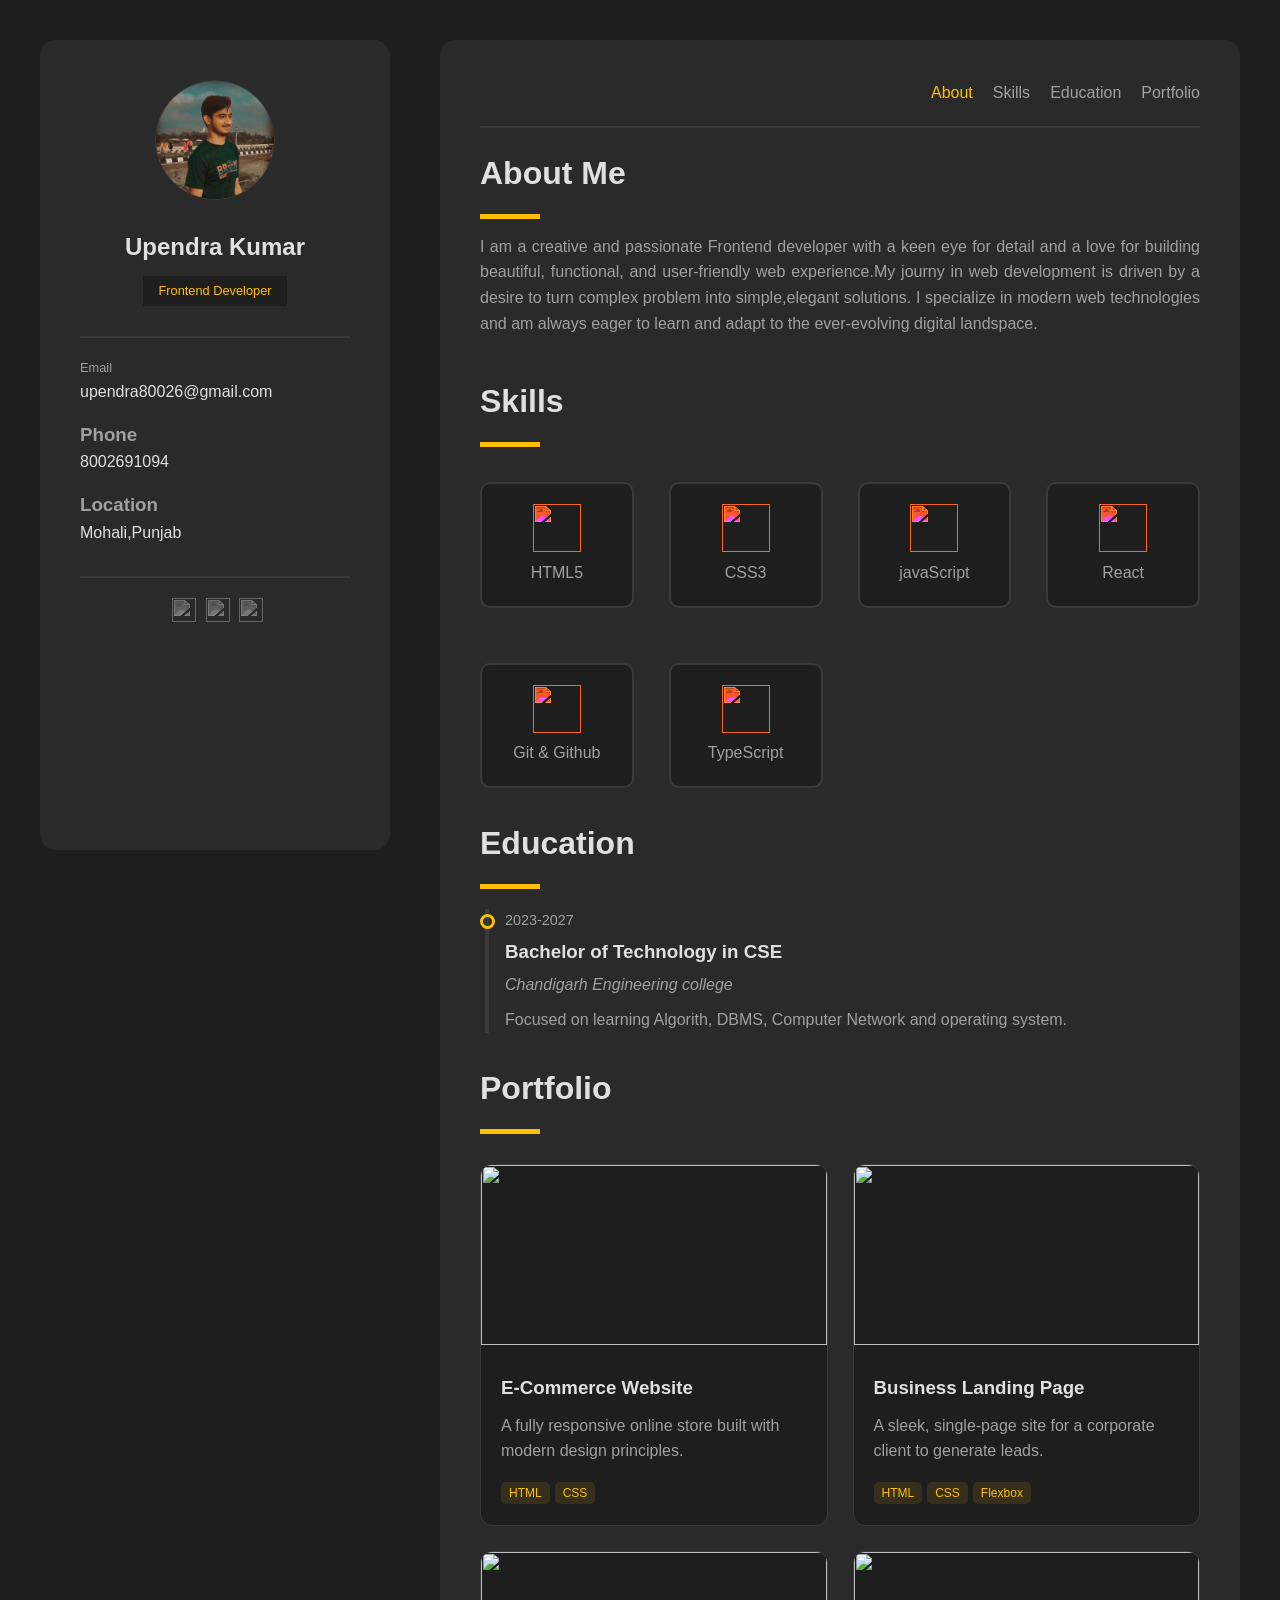
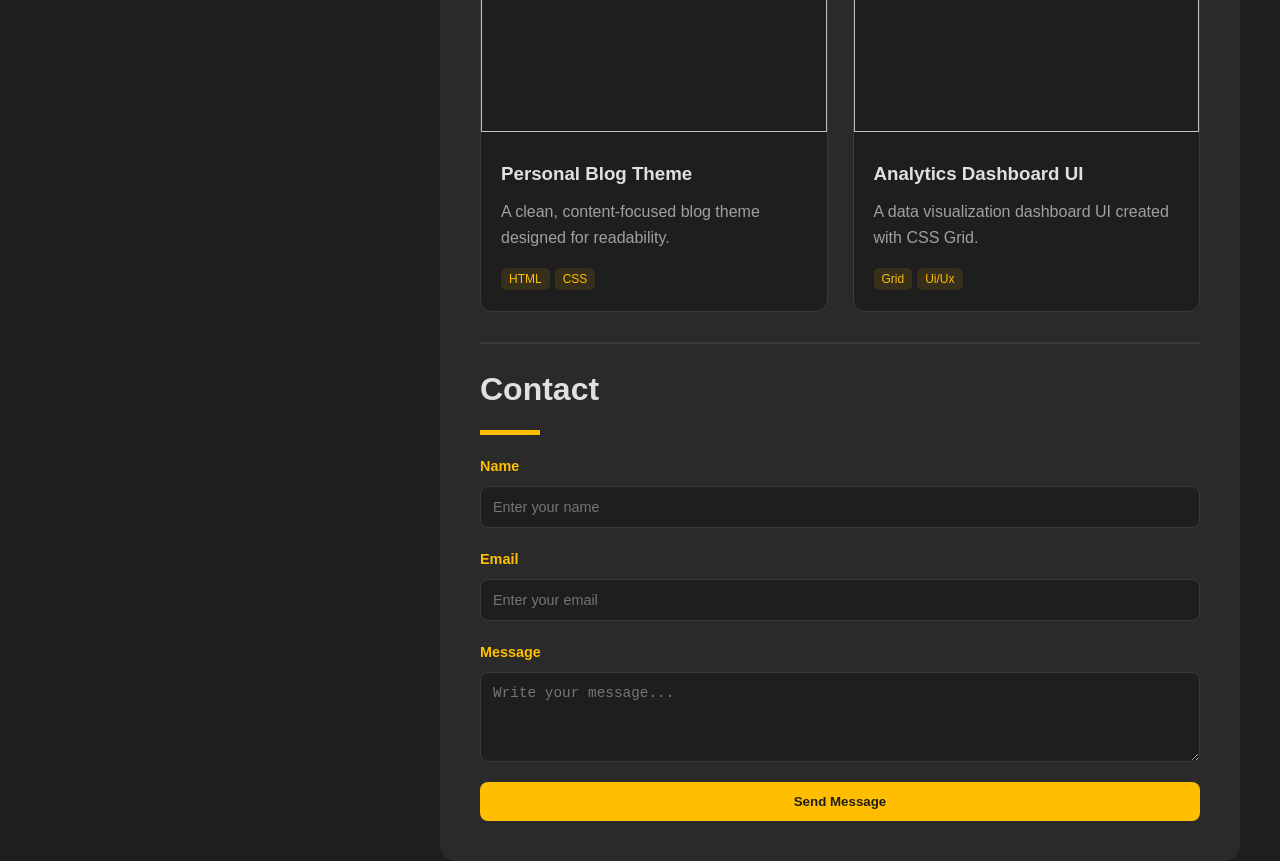
==== index.html @ 6cae575e "initial commit" ====
<!Doctype html>
<html lang="">
    <head>
        <meta charcter="UTF-8">
        <meta name="viewport" content="width=device-width, intitial-scale=1.0">
        <title>Profile portfolio</title>
        <link rel="stylesheet" href="./style.css">
    </head>
    <body>
        <div class="main-container">
            <!-- sidebar-->
            <div class="sidebar">
              <!--profile-->
              <div class="profile">
                <img src="upendra.png" alt="">
                <h2> Upendra Kumar</h2>
                <p> Frontend Developer</p>
              </div>
              <!--contact-->
              <div class="contact">
              <div class="email">
                <h3 class="label">Email</h3>
                <a href="mailto:upendra80026@gmail.com" class="value">upendra80026@gmail.com</a>
              </div>
              <div class="phone">
                <h3 class="lable">Phone</h3>
                <a href="tel:8002691094" class="value">8002691094</a>
              </div>
              <div class="location">
                <h3 class="lable">Location</h3>
                <p class="value">Mohali,Punjab</p>
              </div>
              </div>
              <!--social-->
              <div class="social">
                <a href="https://x.com/Upendra11766299"><img src="https://simpleicons.org/icons/x.svg" alt=""></a>
                <a href="https://github.com/upendra80026"><img src="https://simpleicons.org/icons/github.svg" alt=""></a>
                <a href="https://www.linkedin.com/in/upendra-kumar27?lipi=urn%3Ali%3Apage%3Ad_flagship3_profile_view_base_contact_details%3BlMQ7uAxbRnuXTdlWk1BMHQ%3D%3D"><img src="https://www.svgrepo.com/show/144030/linkedin-square-logo.svg" alt=""></a>
              </div>
            </div>
            <!--main-content-->
            <div class="main-content">
              <!--navigation-->
              <div id="navigation">
                <nav>
                  <a href="#about" class="active">About</a>
                  <a href="#skill">Skills</a>
                  <a href="#education">Education</a>
                  <a href="#portfolio">Portfolio</a>
                </nav>
              </div>
              <!--about me-->
              <div id="about">
                <h2 class="heading">About Me</h2>
                <div class="line"></div>
                <p class="content">I am a creative and passionate Frontend developer with a keen eye for detail and a love for building beautiful, functional, and user-friendly web experience.My journy in web development is driven by a desire to turn complex problem into simple,elegant solutions. I specialize in modern 
                  web technologies and am always eager to learn and adapt to the ever-evolving digital landspace.</p>
              </div>
              <!--skills-->
              <div id="skill">
                <h2 class="heading">Skills</h2>
                <div class="line"></div>
                <div class="grid-container">
                  <div class="item">
                    <img src="https://simpleicons.org/icons/html5.svg" alt="">
                    <h3>HTML5</h3>
                  </div>
                   <div class="item">
                    <img src="https://simpleicons.org/icons/css.svg" alt="">
                    <h3>CSS3</h3>
                  </div>
                   <div class="item">
                    <img src="https://simpleicons.org/icons/javascript.svg" alt="">
                    <h3>javaScript</h3>
                  </div>
                   <div class="item">
                    <img src="https://simpleicons.org/icons/react.svg" alt="">
                    <h3>React</h3>
                  </div>
                   <div class="item">
                    <img src="https://simpleicons.org/icons/git.svg" alt="">
                    <h3>Git & Github</h3>
                  </div>
                   <div class="item">
                    <img src="https://simpleicons.org/icons/typescript.svg" alt="">
                    <h3>TypeScript</h3>
                  </div>
                </div>
              </div>
              <!--Education-->
              <div id="education">
                <h2 class="heading">Education</h2>
                <div class="line"></div>
                <div class="edtech">
                <div class="edfirst">
                  <div class="year">2023-2027</div>
                  <h3 class="degree">Bachelor of Technology in CSE</h3>
                  <p class="college">Chandigarh Engineering college</p>
                  <p class="work">Focused on learning Algorith, DBMS, Computer Network and operating system.</p>
                  <div class="goal"></div>
                </div>

                <div class="liner"></div>
                </div>
              </div>

              <!--portfolio-->
              <div id="portfolio">
                <h2 class="heading">Portfolio</h2>
                <div class="line"></div>

              <div class="project-container">
                    <div class="project">
                        <img src="https://images.unsplash.com/photo-1517694712202-14dd9538aa97?crop=entropy&cs=tinysrgb&fit=max&fm=jpg&ixid=MnwzNjUyOXwwfDF8c2VhcmNofDN8fGNvZGluZ3xlbnwwfHx8fDE2NTg0MjU5NjM&ixlib=rb-1.2.1&q=80&w=400" alt="">
                        <div class="card">
                            <h3>E-Commerce Website</h3>
                            <p>A fully responsive online store built with modern design principles.</p>
                            <span>HTML</span><span>CSS</span>
                        </div>
                    </div>
                    <div class="project">
                        <img src="https://images.unsplash.com/photo-1542744095-291d1f67b221?crop=entropy&cs=tinysrgb&fit=max&fm=jpg&ixid=MnwzNjUyOXwwfDF8c2VhcmNofDEyfHx3ZWJzaXRlJTIwZGVzaWdufGVufDB8fHx8MTY1ODQyNTk5OQ&ixlib=rb-1.2.1&q=80&w=400" alt="">
                        <div class="card">
                            <h3>Business Landing Page</h3>
                            <p>A sleek, single-page site for a corporate client to generate leads.</p>
                            <span>HTML</span><span>CSS</span><span>Flexbox</span>
                        </div>
                    </div>
                    <div class="project">
                        <img src="https://images.unsplash.com/photo-1509343256512-d77a5cb3791b?crop=entropy&cs=tinysrgb&fit=max&fm=jpg&ixid=MnwzNjUyOXwwfDF8c2VhcmNofDE4fHxwb3J0Zm9saW98ZW58MHx8fHwxNjU4NDI2MDUx&ixlib=rb-1.2.1&q=80&w=400" alt="">
                        <div class="card">
                            <h3>Personal Blog Theme</h3>
                            <p>A clean, content-focused blog theme designed for readability.</p>
                            <span>HTML</span><span>CSS</span>
                        </div>
                    </div>
                    <div class="project">
                        <img src="https://images.unsplash.com/photo-1551288049-bebda4e38f71?crop=entropy&cs=tinysrgb&fit=max&fm=jpg&ixid=MnwzNjUyOXwwfDF8c2VhcmNofDF8fGRhc2hib2FyZHxlbnwwfHx8fDE2NTg0MjYwMjM&ixlib=rb-1.2.1&q=80&w=400" alt="">
                        <div class="card">
                            <h3>Analytics Dashboard UI</h3>
                            <p>A data visualization dashboard UI created with CSS Grid.</p>
                            <span>Grid</span><span>Ui/Ux</span>
                        </div>
                    </div>
              </div>
            </div>
            <!--contact-->
<div class="contact">
  <h2 class="heading">Contact</h2>
  <div class="line"></div>
  
  <form class="contact-form">
    <div class="form-group">
      <label for="name">Name</label>
      <input type="text" id="name" name="name" placeholder="Enter your name" required>
    </div>

    <div class="form-group">
      <label for="email">Email</label>
      <input type="email" id="email" name="email" placeholder="Enter your email" required>
    </div>

    <div class="form-group">
      <label for="message">Message</label>
      <textarea id="message" name="message" rows="4" placeholder="Write your message..." required></textarea>
    </div>

    <button type="submit" class="btn">Send Message</button>
  </form>
</div>

  </div>
</div>

      </div>
    </div>
  </div>
        </div>
    </body>
</html>
---- style.css ----
*{
    padding: 0;
    margin: 0;
    box-sizing: border-box;
}

body{
    background-color: #1e1e1e;
    font-family: sans-serif;
    color: #a0a0a0;
    line-height: 1.6;
}

.main-container{
    display: grid;
    max-width: 1200px;
    grid-template-columns: 350px 1fr;
    gap: 50px;
    padding-top: 40px;
    margin: auto;
}

.sidebar{
    height: 90vh;
    background-color: #2a2a2a;
    border-radius: 16px;
    padding: 40px;
}
.main-content{
    
    background-color:#2a2a2a;
    border-radius: 16px;
    padding: 40px;
    

}
/* profile section */
.profile{
    text-align: center;
}

.profile img{
    height: 120px;
    width: 120px;
    border-radius: 50%;
    border: 1px solid #3a3a3a;
}
.profile h2{
    font-size: 1.5rem;
    font-weight: 700;
    margin-top: 20px;
    color: #e0e0e0;
    
    
}

.profile p{
    background-color: #1e1e1e;
    padding: 5px 15px;
    color: #ffBF00;
    border: 1px solid solid #3a3a3a;
    font-size: 0.8rem;
    border-radius:8 px ;
    display: inline-block;
    margin-top: 10px;
    
}
/* contact information */

.contact{
    margin-top: 30px;
    border-top: 2px solid #3a3a3a;
    padding-top:20px;
}
.label{
    font-weight: 500;
    font-size: 0.8rem;
    color: #a0a0a0;
}
.value{
    color: #e0e0e0;
    text-decoration: none;
}
.email,.phone{
    margin-bottom: 15px;
}
/* social media */

.social{
    margin-top: 30px;
    border-top: 2px solid #3a3a3a;
    padding-top:20px;
    text-align: center;
}

.social img{
    height: 24px;
    width: 24px;
    margin-left: 5px;
    filter: grayscale(1) invert(0.7);
    transition: filter 0.3s ease;
}

.social img:hover{
    filter: grayscale(0) invert(0);
}

/* main content */

/* navigation ko */

#navigation{
    border-bottom: 2px solid #3a3a3a;
    margin-bottom: 20px;
    padding-bottom: 20px;

}

nav{
    display: flex;
    justify-content: flex-end;
    gap: 20px;
    
}

nav a{
    text-decoration: none;
    color: #a0a0a0;
    font-weight: 500;
    transition: color 0.3s ease;
    
}
.active, nav a:hover{
    color: #ffBF00;
}

/* about me */

.heading {
    color: #e0e0e0;
    font-size: 2rem;
    margin-bottom: 15px;
}
.line{
    width: 60px;
    height: 5px;
    background-color: #FFBF00;
    margin-bottom: 15px;

}

.content{
    text-align: justify; 
    color: #a0a0a0; 
}
#about{
    margin-bottom: 40px;
}
/* skills section */

.grid-container{
    display: grid;
    grid-template-columns: repeat(auto-fit, minmax(120px, 1fr));
    gap: 35px;

}

.item{
    padding: 20px;
    border-radius: 10px;
    border: 2px solid #3a3a3a;
    background-color: #1e1e1e;
    text-align: center;
    margin-top: 20px;
    transition: transform 0.3s ease, boxshadow 0.3s ease;
}
.item img{
    height: 48px;
    width: 48px;
    filter: invert(75%) sepia(50%) saturate(1000%) hue-rotate(350deg) brightness(110%) hue-rotate(350deg) brightness(110%)
    contrast(101%);
}
.item h3{
    font-size: 1rem;
    font-weight: 500;
}

.item:hover{
    transform: scale(1.1);
    box-shadow: 0px 0px 10px 5px rgba(0, 0, 0.3);
}

/* Education */
#education{
    margin-top: 30px;
}

.edtech{
    position: relative;
    margin-top: 20px;
}
.year{
    font-size: 0.9rem;
    color: #a0a0a0;
    margin-bottom: 5px;

}

.degree{
    color: #e0e0e0;
    font-size: 500;
    margin-bottom: 5px;
}

.college{
    font-style: italic;
    color: #a0a0a0;
    margin-bottom: 10px;
}

.work{
    color: #a0a0a0;
}
.edfirst{
    margin-bottom: 30px;
    padding-left: 25px;
    position: relative;
   
}

.goal{
    
    height: 15px;
    width: 15px;
    border: 3px solid #FFBF00;
    border-radius: 50%;
    position: absolute;
    top: 5px;
    left: 0px;
    z-index: 5;
}
.liner{
    position: absolute;
    width: 2px;
    top: 0px;
    bottom: 0px;
    left: 5px;
    border: 2px solid #3a3a3a;
}

/* portfolio */

.project-container{
    margin-top: 30px;
    display: grid;
    grid-template-columns: 1fr 1fr;
    gap:25px;
}

.project{
    background-color: #1e1e1e;
    border-radius: 12px;
    border: 1px solid #3a3a3a;
    overflow: hidden;
    transition: transform 0.5s ease, box-shadow 0.5s ease;
}

.project:hover{
    transform: translateY(-10px);
    box-shadow: 0px 0px 10px 5px rgba(0, 0, 0, 0.3);
}

.project img{
    height: 180px;
    width: 100%;
    object-fit: cover;
}

.card{
    padding: 20px;
}

.card h3{
    color: #e0e0e0;
    margin-bottom: 10px;
}

.card p{
    color: #a0a0a0;
    line-height: 1.6;
    margin-bottom: 15px;
}

.card span{
    background-color: rgba(255, 191, 0, 0.1);
    color: #FFBF00;
    padding: 4px 8px;
    border-radius: 5px;
    font-size: 0.75rem;
    margin-right: 5px;
}

@media screen and (max-width:1200px) {
    .main-container{
        grid-template-columns: 1fr;
        padding: 20px;
    }

    .sidebar{
        position: static;
        height: auto;
    }
}

@media screen and (max-width:750px) {
    .project-container{
        grid-template-columns: 1fr;
    }

    #navigation nav {
        /* Adjust nav for smaller screens */
        justify-content: center;
        flex-wrap: wrap;
    }

    .sidebar{
        display: flex;
        justify-content: center;
        gap: 40px;
    }
}

/* contact section */
.contact-form {
    margin-top: 20px;
    display: flex;
    flex-direction: column;
    gap: 20px;
}

.form-group {
    display: flex;
    flex-direction: column;
    gap: 8px;
}

.form-group label {
    font-size: 0.9rem;
    font-weight: 600;
    color: #FFBF00;
}

.form-group input,
.form-group textarea {
    background-color: #1e1e1e;
    border: 1px solid #3a3a3a;
    border-radius: 8px;
    padding: 12px;
    color: #e0e0e0;
    font-size: 0.9rem;
    transition: transform 0.5s ease, box-shadow 0.5s ease;
}

.form-group input:focus,
.form-group textarea:focus {
    border: 1px solid #3a3a3a;
    outline: none;
    box-shadow: 0px 0px 10px 5px rgba(0, 0, 0, 0.3);
}

.btn {
    background-color: #FFBF00;
    color: #1e1e1e;
    font-weight: 600;
    padding: 12px;
    border: none;
    border-radius: 8px;
    cursor: pointer;
    transition: transform 0.5s ease, box-shadow 0.5s ease;
}



.btn:hover {
    background-color: #e6ac00;
    transform: translateY(-10px);
    box-shadow: 0px 0px 10px 5px rgba(0, 0, 0, 0.3); 
}


/* Responsive */
@media screen and (max-width: 750px) {
    .contact-form {
        gap: 15px;
    }
}
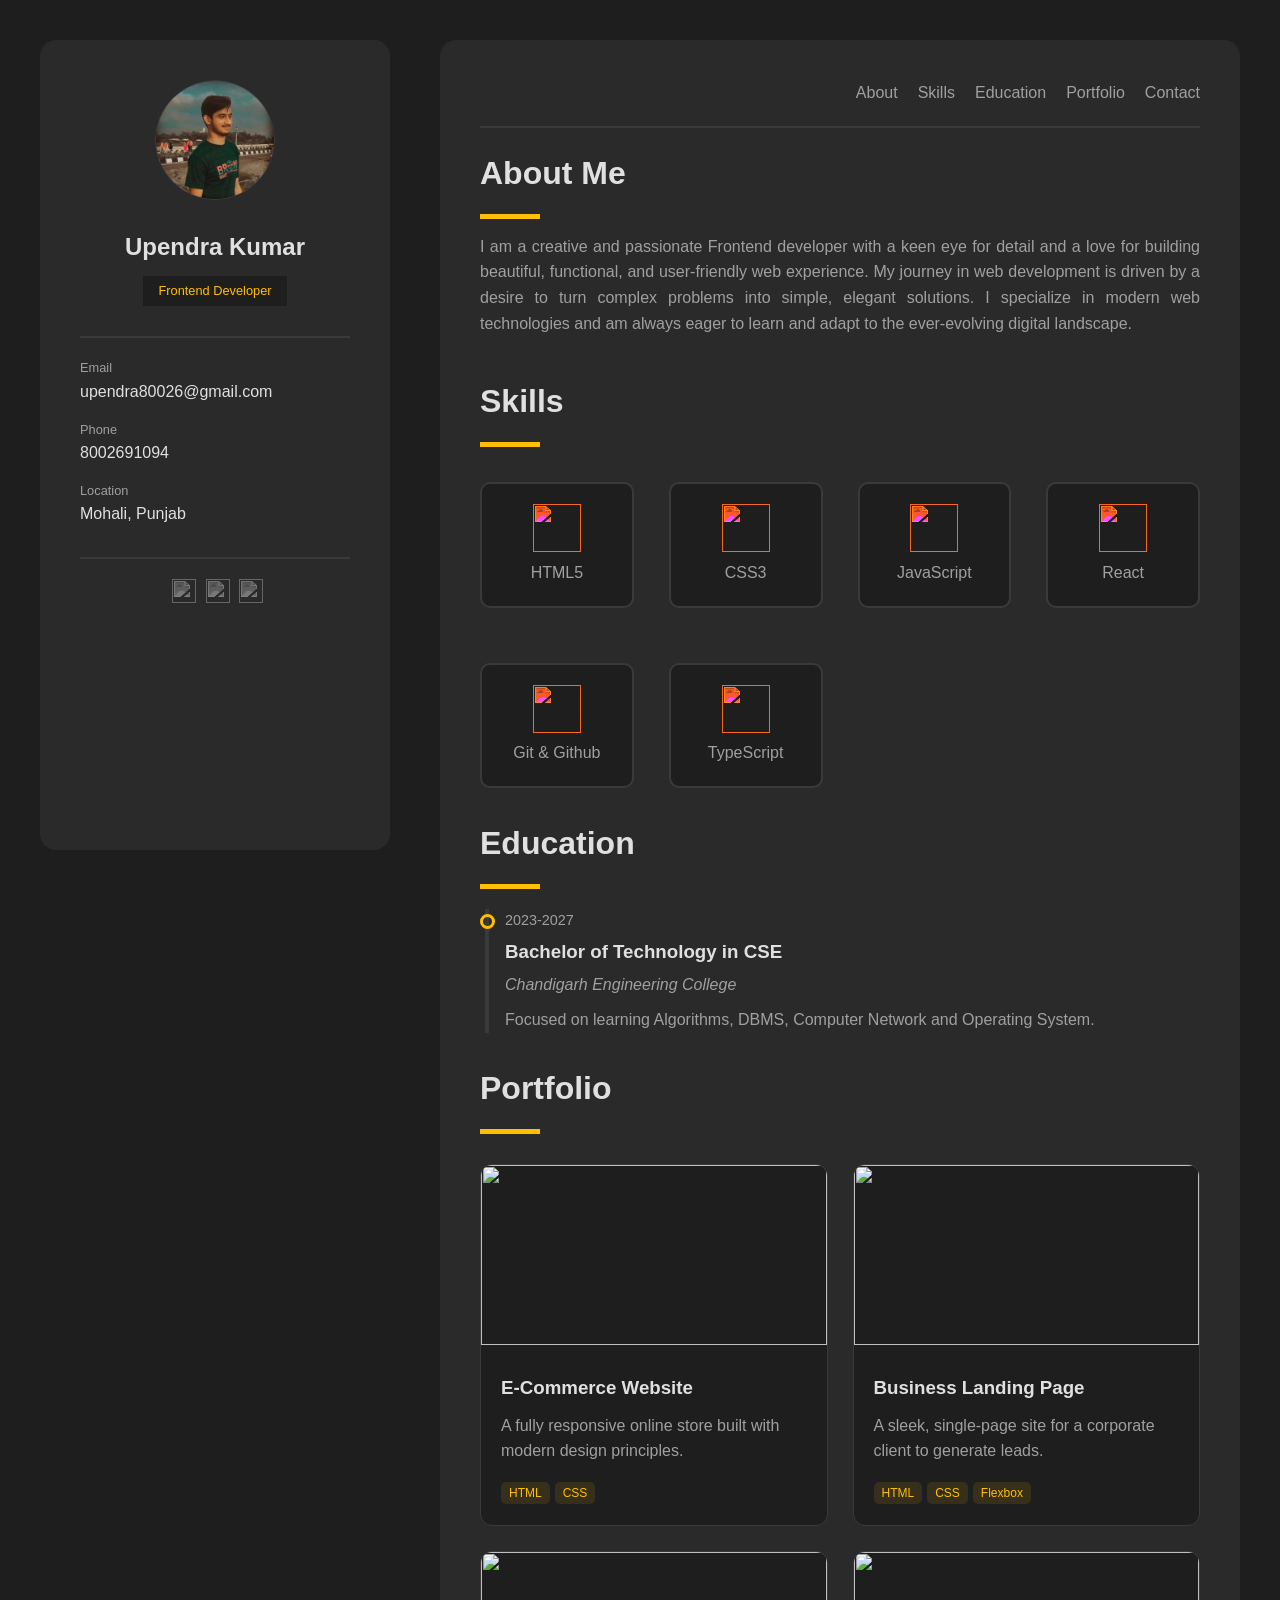
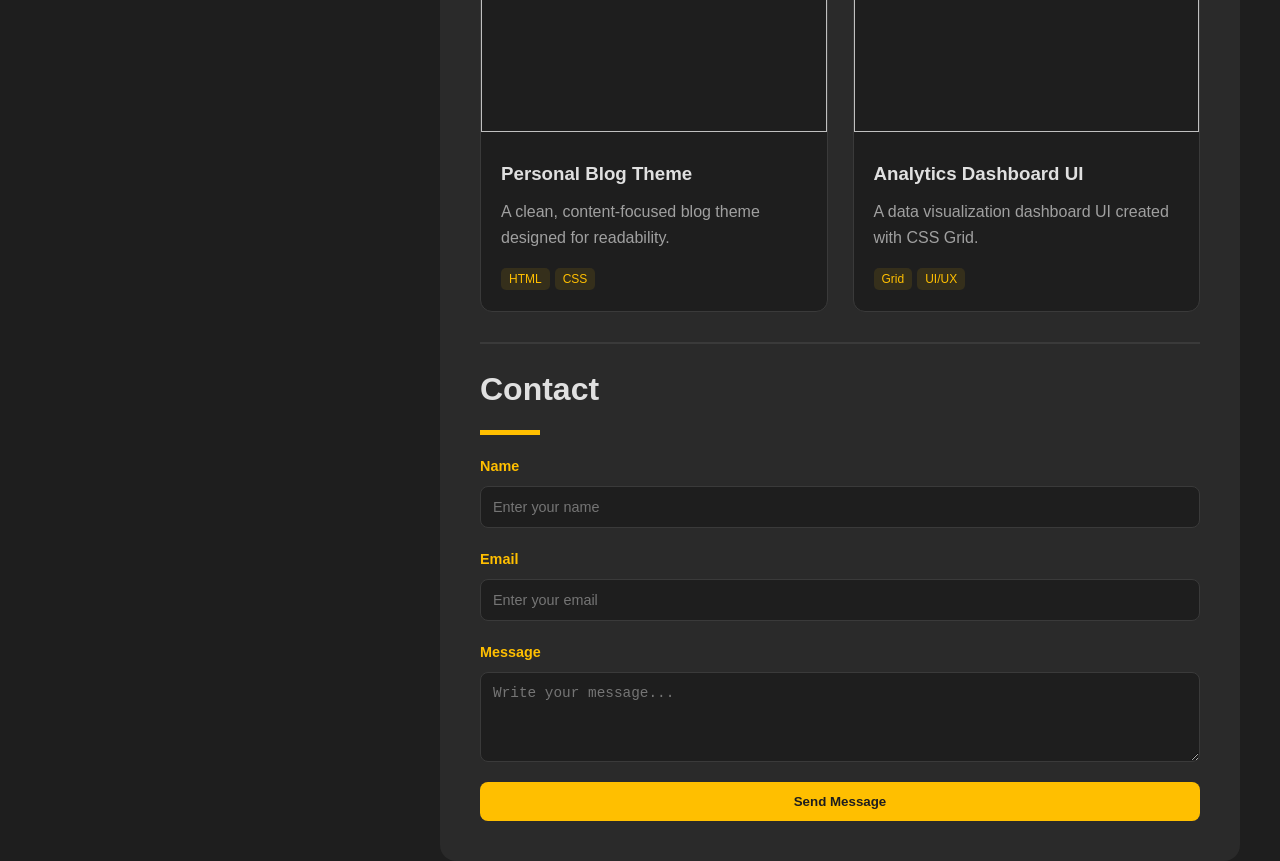
==== commit b7aa726a: "initial commit" ====
--- a/index.html
+++ b/index.html
@@ -1,180 +1,198 @@
 <!Doctype html>
-<html lang="">
-    <head>
-        <meta charcter="UTF-8">
-        <meta name="viewport" content="width=device-width, intitial-scale=1.0">
-        <title>Profile portfolio</title>
-        <link rel="stylesheet" href="./style.css">
-    </head>
-    <body>
-        <div class="main-container">
-            <!-- sidebar-->
-            <div class="sidebar">
-              <!--profile-->
-              <div class="profile">
-                <img src="upendra.png" alt="">
-                <h2> Upendra Kumar</h2>
-                <p> Frontend Developer</p>
-              </div>
-              <!--contact-->
-              <div class="contact">
-              <div class="email">
-                <h3 class="label">Email</h3>
-                <a href="mailto:upendra80026@gmail.com" class="value">upendra80026@gmail.com</a>
-              </div>
-              <div class="phone">
-                <h3 class="lable">Phone</h3>
-                <a href="tel:8002691094" class="value">8002691094</a>
-              </div>
-              <div class="location">
-                <h3 class="lable">Location</h3>
-                <p class="value">Mohali,Punjab</p>
-              </div>
-              </div>
-              <!--social-->
-              <div class="social">
-                <a href="https://x.com/Upendra11766299"><img src="https://simpleicons.org/icons/x.svg" alt=""></a>
-                <a href="https://github.com/upendra80026"><img src="https://simpleicons.org/icons/github.svg" alt=""></a>
-                <a href="https://www.linkedin.com/in/upendra-kumar27?lipi=urn%3Ali%3Apage%3Ad_flagship3_profile_view_base_contact_details%3BlMQ7uAxbRnuXTdlWk1BMHQ%3D%3D"><img src="https://www.svgrepo.com/show/144030/linkedin-square-logo.svg" alt=""></a>
+<html lang="en">
+  <head>
+    <meta charset="UTF-8">
+    <meta name="viewport" content="width=device-width, initial-scale=1.0">
+    <title>Profile portfolio</title>
+    <link rel="stylesheet" href="./style.css">
+  </head>
+  <body>
+    <div class="main-container">
+      <!-- sidebar-->
+      <div class="sidebar">
+        <!--profile-->
+        <div class="profile">
+          <img src="upendra.png" alt="">
+          <h2> Upendra Kumar</h2>
+          <p> Frontend Developer</p>
+        </div>
+        <!--contact-->
+        <div class="contact">
+          <div class="email">
+            <h3 class="label">Email</h3>
+            <a href="mailto:upendra80026@gmail.com" class="value">upendra80026@gmail.com</a>
+          </div>
+          <div class="phone">
+            <h3 class="label">Phone</h3>
+            <a href="tel:8002691094" class="value">8002691094</a>
+          </div>
+          <div class="location">
+            <h3 class="label">Location</h3>
+            <p class="value">Mohali, Punjab</p>
+          </div>
+        </div>
+        <!--social-->
+        <div class="social">
+          <a href="https://x.com/Upendra11766299"><img src="https://simpleicons.org/icons/x.svg" alt=""></a>
+          <a href="https://github.com/upendra80026"><img src="https://simpleicons.org/icons/github.svg" alt=""></a>
+          <a href="https://www.svgrepo.com/show/144030/linkedin-square-logo.svg"><img src="https://www.svgrepo.com/show/144030/linkedin-square-logo.svg" alt=""></a>
+        </div>
+      </div>
+
+      <!--main-content-->
+      <div class="main-content">
+        <!--navigation-->
+        <div id="navigation">
+          <nav>
+            <a href="#about" class="active">About</a>
+            <a href="#skill">Skills</a>
+            <a href="#education">Education</a>
+            <a href="#portfolio">Portfolio</a>
+            <a href="#contact">Contact</a> <!-- ✅ added -->
+          </nav>
+        </div>
+
+        <!--about me-->
+        <div id="about">
+          <h2 class="heading">About Me</h2>
+          <div class="line"></div>
+          <p class="content">I am a creative and passionate Frontend developer with a keen eye for detail and a love for building beautiful, functional, and user-friendly web experience. My journey in web development is driven by a desire to turn complex problems into simple, elegant solutions. I specialize in modern web technologies and am always eager to learn and adapt to the ever-evolving digital landscape.</p>
+        </div>
+
+        <!--skills-->
+        <div id="skill">
+          <h2 class="heading">Skills</h2>
+          <div class="line"></div>
+          <div class="grid-container">
+            <div class="item">
+              <img src="https://simpleicons.org/icons/html5.svg" alt="">
+              <h3>HTML5</h3>
+            </div>
+            <div class="item">
+              <img src="https://simpleicons.org/icons/css.svg" alt="">
+              <h3>CSS3</h3>
+            </div>
+            <div class="item">
+              <img src="https://simpleicons.org/icons/javascript.svg" alt="">
+              <h3>JavaScript</h3>
+            </div>
+            <div class="item">
+              <img src="https://simpleicons.org/icons/react.svg" alt="">
+              <h3>React</h3>
+            </div>
+            <div class="item">
+              <img src="https://simpleicons.org/icons/git.svg" alt="">
+              <h3>Git & Github</h3>
+            </div>
+            <div class="item">
+              <img src="https://simpleicons.org/icons/typescript.svg" alt="">
+              <h3>TypeScript</h3>
+            </div>
+          </div>
+        </div>
+
+        <!--Education-->
+        <div id="education">
+          <h2 class="heading">Education</h2>
+          <div class="line"></div>
+          <div class="edtech">
+            <div class="edfirst">
+              <div class="year">2023-2027</div>
+              <h3 class="degree">Bachelor of Technology in CSE</h3>
+              <p class="college">Chandigarh Engineering College</p>
+              <p class="work">Focused on learning Algorithms, DBMS, Computer Network and Operating System.</p>
+              <div class="goal"></div>
+            </div>
+            <div class="liner"></div>
+          </div>
+        </div>
+
+        <!--portfolio-->
+        <div id="portfolio">
+          <h2 class="heading">Portfolio</h2>
+          <div class="line"></div>
+
+          <div class="project-container">
+            <div class="project">
+              <img src="https://images.unsplash.com/photo-1517694712202-14dd9538aa97?w=400" alt="">
+              <div class="card">
+                <h3>E-Commerce Website</h3>
+                <p>A fully responsive online store built with modern design principles.</p>
+                <span>HTML</span><span>CSS</span>
               </div>
             </div>
-            <!--main-content-->
-            <div class="main-content">
-              <!--navigation-->
-              <div id="navigation">
-                <nav>
-                  <a href="#about" class="active">About</a>
-                  <a href="#skill">Skills</a>
-                  <a href="#education">Education</a>
-                  <a href="#portfolio">Portfolio</a>
-                </nav>
-              </div>
-              <!--about me-->
-              <div id="about">
-                <h2 class="heading">About Me</h2>
-                <div class="line"></div>
-                <p class="content">I am a creative and passionate Frontend developer with a keen eye for detail and a love for building beautiful, functional, and user-friendly web experience.My journy in web development is driven by a desire to turn complex problem into simple,elegant solutions. I specialize in modern 
-                  web technologies and am always eager to learn and adapt to the ever-evolving digital landspace.</p>
-              </div>
-              <!--skills-->
-              <div id="skill">
-                <h2 class="heading">Skills</h2>
-                <div class="line"></div>
-                <div class="grid-container">
-                  <div class="item">
-                    <img src="https://simpleicons.org/icons/html5.svg" alt="">
-                    <h3>HTML5</h3>
-                  </div>
-                   <div class="item">
-                    <img src="https://simpleicons.org/icons/css.svg" alt="">
-                    <h3>CSS3</h3>
-                  </div>
-                   <div class="item">
-                    <img src="https://simpleicons.org/icons/javascript.svg" alt="">
-                    <h3>javaScript</h3>
-                  </div>
-                   <div class="item">
-                    <img src="https://simpleicons.org/icons/react.svg" alt="">
-                    <h3>React</h3>
-                  </div>
-                   <div class="item">
-                    <img src="https://simpleicons.org/icons/git.svg" alt="">
-                    <h3>Git & Github</h3>
-                  </div>
-                   <div class="item">
-                    <img src="https://simpleicons.org/icons/typescript.svg" alt="">
-                    <h3>TypeScript</h3>
-                  </div>
-                </div>
-              </div>
-              <!--Education-->
-              <div id="education">
-                <h2 class="heading">Education</h2>
-                <div class="line"></div>
-                <div class="edtech">
-                <div class="edfirst">
-                  <div class="year">2023-2027</div>
-                  <h3 class="degree">Bachelor of Technology in CSE</h3>
-                  <p class="college">Chandigarh Engineering college</p>
-                  <p class="work">Focused on learning Algorith, DBMS, Computer Network and operating system.</p>
-                  <div class="goal"></div>
-                </div>
-
-                <div class="liner"></div>
-                </div>
-              </div>
-
-              <!--portfolio-->
-              <div id="portfolio">
-                <h2 class="heading">Portfolio</h2>
-                <div class="line"></div>
-
-              <div class="project-container">
-                    <div class="project">
-                        <img src="https://images.unsplash.com/photo-1517694712202-14dd9538aa97?crop=entropy&cs=tinysrgb&fit=max&fm=jpg&ixid=MnwzNjUyOXwwfDF8c2VhcmNofDN8fGNvZGluZ3xlbnwwfHx8fDE2NTg0MjU5NjM&ixlib=rb-1.2.1&q=80&w=400" alt="">
-                        <div class="card">
-                            <h3>E-Commerce Website</h3>
-                            <p>A fully responsive online store built with modern design principles.</p>
-                            <span>HTML</span><span>CSS</span>
-                        </div>
-                    </div>
-                    <div class="project">
-                        <img src="https://images.unsplash.com/photo-1542744095-291d1f67b221?crop=entropy&cs=tinysrgb&fit=max&fm=jpg&ixid=MnwzNjUyOXwwfDF8c2VhcmNofDEyfHx3ZWJzaXRlJTIwZGVzaWdufGVufDB8fHx8MTY1ODQyNTk5OQ&ixlib=rb-1.2.1&q=80&w=400" alt="">
-                        <div class="card">
-                            <h3>Business Landing Page</h3>
-                            <p>A sleek, single-page site for a corporate client to generate leads.</p>
-                            <span>HTML</span><span>CSS</span><span>Flexbox</span>
-                        </div>
-                    </div>
-                    <div class="project">
-                        <img src="https://images.unsplash.com/photo-1509343256512-d77a5cb3791b?crop=entropy&cs=tinysrgb&fit=max&fm=jpg&ixid=MnwzNjUyOXwwfDF8c2VhcmNofDE4fHxwb3J0Zm9saW98ZW58MHx8fHwxNjU4NDI2MDUx&ixlib=rb-1.2.1&q=80&w=400" alt="">
-                        <div class="card">
-                            <h3>Personal Blog Theme</h3>
-                            <p>A clean, content-focused blog theme designed for readability.</p>
-                            <span>HTML</span><span>CSS</span>
-                        </div>
-                    </div>
-                    <div class="project">
-                        <img src="https://images.unsplash.com/photo-1551288049-bebda4e38f71?crop=entropy&cs=tinysrgb&fit=max&fm=jpg&ixid=MnwzNjUyOXwwfDF8c2VhcmNofDF8fGRhc2hib2FyZHxlbnwwfHx8fDE2NTg0MjYwMjM&ixlib=rb-1.2.1&q=80&w=400" alt="">
-                        <div class="card">
-                            <h3>Analytics Dashboard UI</h3>
-                            <p>A data visualization dashboard UI created with CSS Grid.</p>
-                            <span>Grid</span><span>Ui/Ux</span>
-                        </div>
-                    </div>
+            <div class="project">
+              <img src="https://images.unsplash.com/photo-1542744095-291d1f67b221?w=400" alt="">
+              <div class="card">
+                <h3>Business Landing Page</h3>
+                <p>A sleek, single-page site for a corporate client to generate leads.</p>
+                <span>HTML</span><span>CSS</span><span>Flexbox</span>
               </div>
             </div>
-            <!--contact-->
-<div class="contact">
-  <h2 class="heading">Contact</h2>
-  <div class="line"></div>
-  
-  <form class="contact-form">
-    <div class="form-group">
-      <label for="name">Name</label>
-      <input type="text" id="name" name="name" placeholder="Enter your name" required>
-    </div>
+            <div class="project">
+              <img src="https://images.unsplash.com/photo-1509343256512-d77a5cb3791b?w=400" alt="">
+              <div class="card">
+                <h3>Personal Blog Theme</h3>
+                <p>A clean, content-focused blog theme designed for readability.</p>
+                <span>HTML</span><span>CSS</span>
+              </div>
+            </div>
+            <div class="project">
+              <img src="https://images.unsplash.com/photo-1551288049-bebda4e38f71?w=400" alt="">
+              <div class="card">
+                <h3>Analytics Dashboard UI</h3>
+                <p>A data visualization dashboard UI created with CSS Grid.</p>
+                <span>Grid</span><span>UI/UX</span>
+              </div>
+            </div>
+          </div>
+        </div>
 
-    <div class="form-group">
-      <label for="email">Email</label>
-      <input type="email" id="email" name="email" placeholder="Enter your email" required>
-    </div>
-
-    <div class="form-group">
-      <label for="message">Message</label>
-      <textarea id="message" name="message" rows="4" placeholder="Write your message..." required></textarea>
-    </div>
-
-    <button type="submit" class="btn">Send Message</button>
-  </form>
-</div>
-
-  </div>
-</div>
+        <!--contact-->
+        <div id="contact" class="contact">
+          <h2 class="heading">Contact</h2>
+          <div class="line"></div>
+          <form class="contact-form">
+            <div class="form-group">
+              <label for="name">Name</label>
+              <input type="text" id="name" name="name" placeholder="Enter your name" required>
+            </div>
+            <div class="form-group">
+              <label for="email">Email</label>
+              <input type="email" id="email" name="email" placeholder="Enter your email" required>
+            </div>
+            <div class="form-group">
+              <label for="message">Message</label>
+              <textarea id="message" name="message" rows="4" placeholder="Write your message..." required></textarea>
+            </div>
+            <button type="submit" class="btn">Send Message</button>
+          </form>
+        </div>
 
       </div>
     </div>
-  </div>
-        </div>
-    </body>
-</html>+
+    <!-- ✅ Active link highlight script -->
+    <script>
+      const sections = document.querySelectorAll("div[id]");
+      const navLinks = document.querySelectorAll("nav a");
+
+      window.addEventListener("scroll", () => {
+        let current = "";
+        sections.forEach(section => {
+          const sectionTop = section.offsetTop - 120;
+          if (scrollY >= sectionTop) {
+            current = section.getAttribute("id");
+          }
+        });
+
+        navLinks.forEach(link => {
+          link.classList.remove("active");
+          if (link.getAttribute("href") === "#" + current) {
+            link.classList.add("active");
+          }
+        });
+      });
+    </script>
+  </body>
+</html>
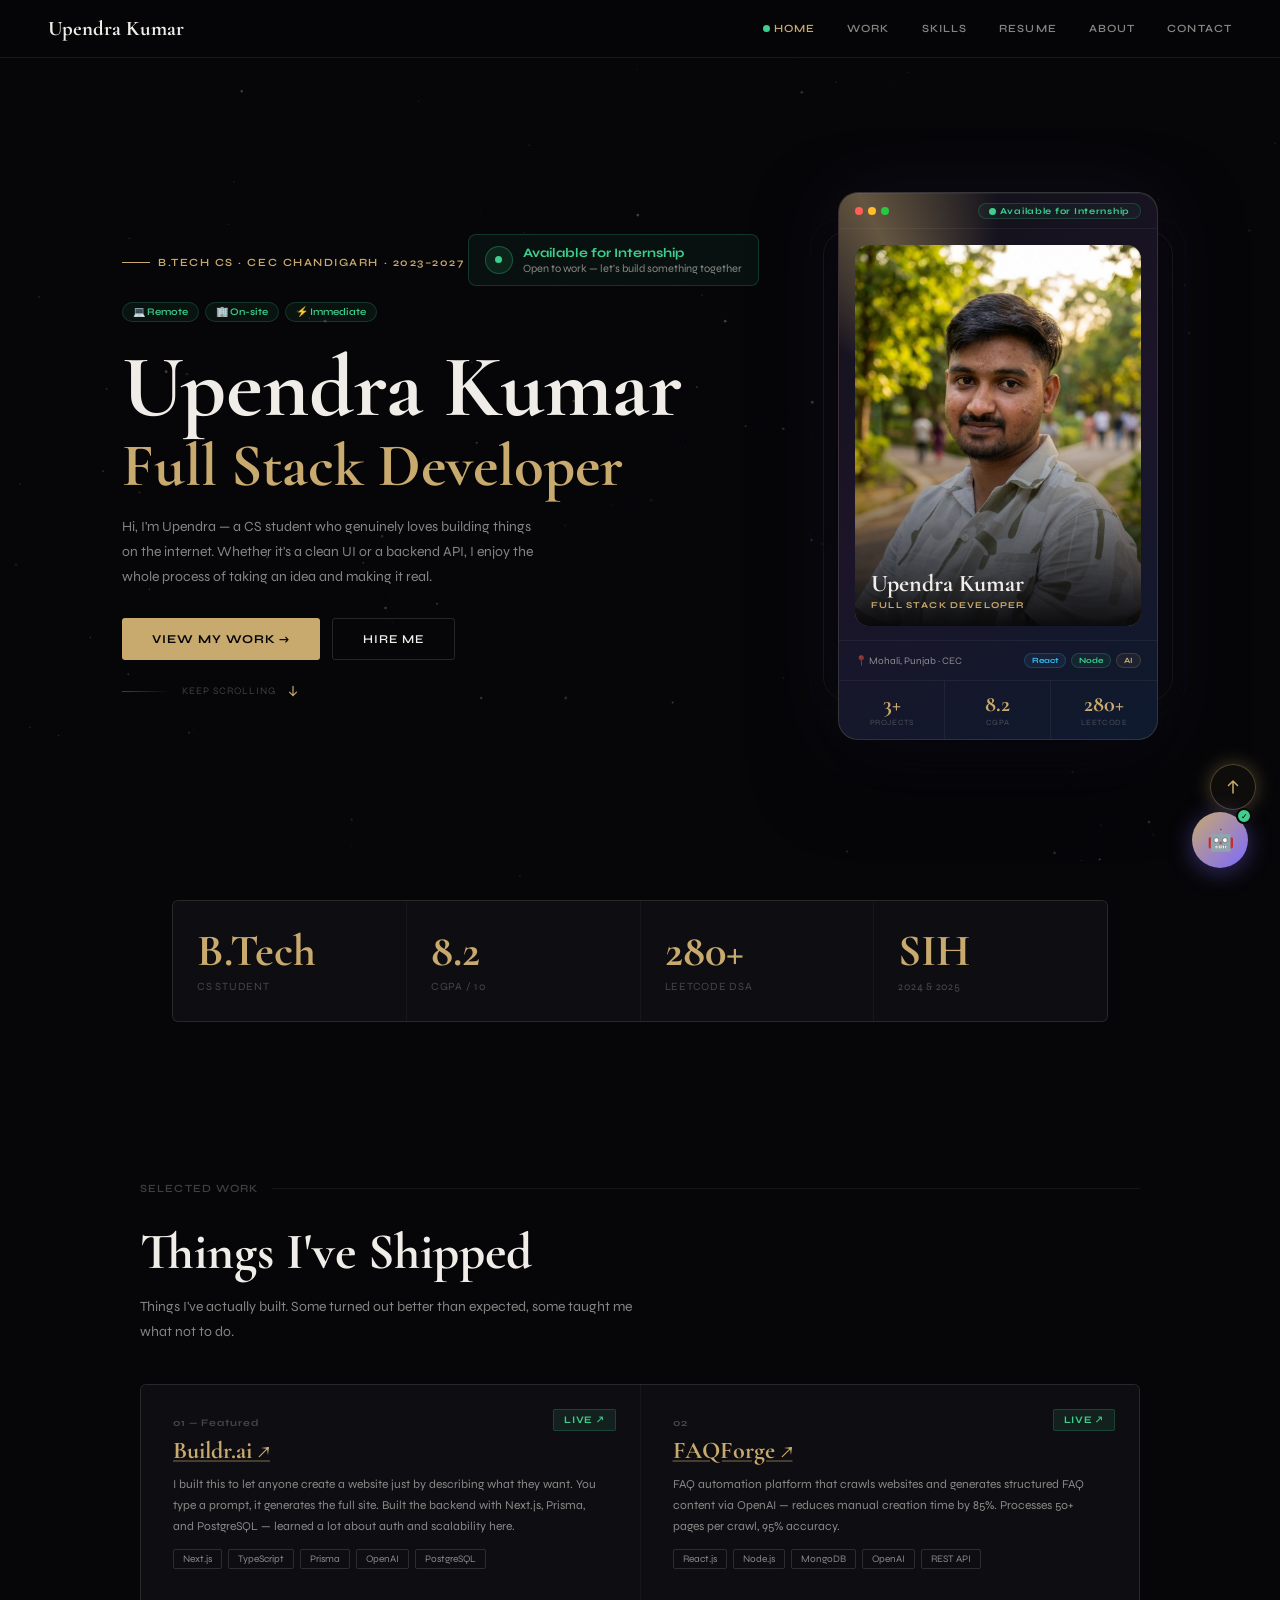
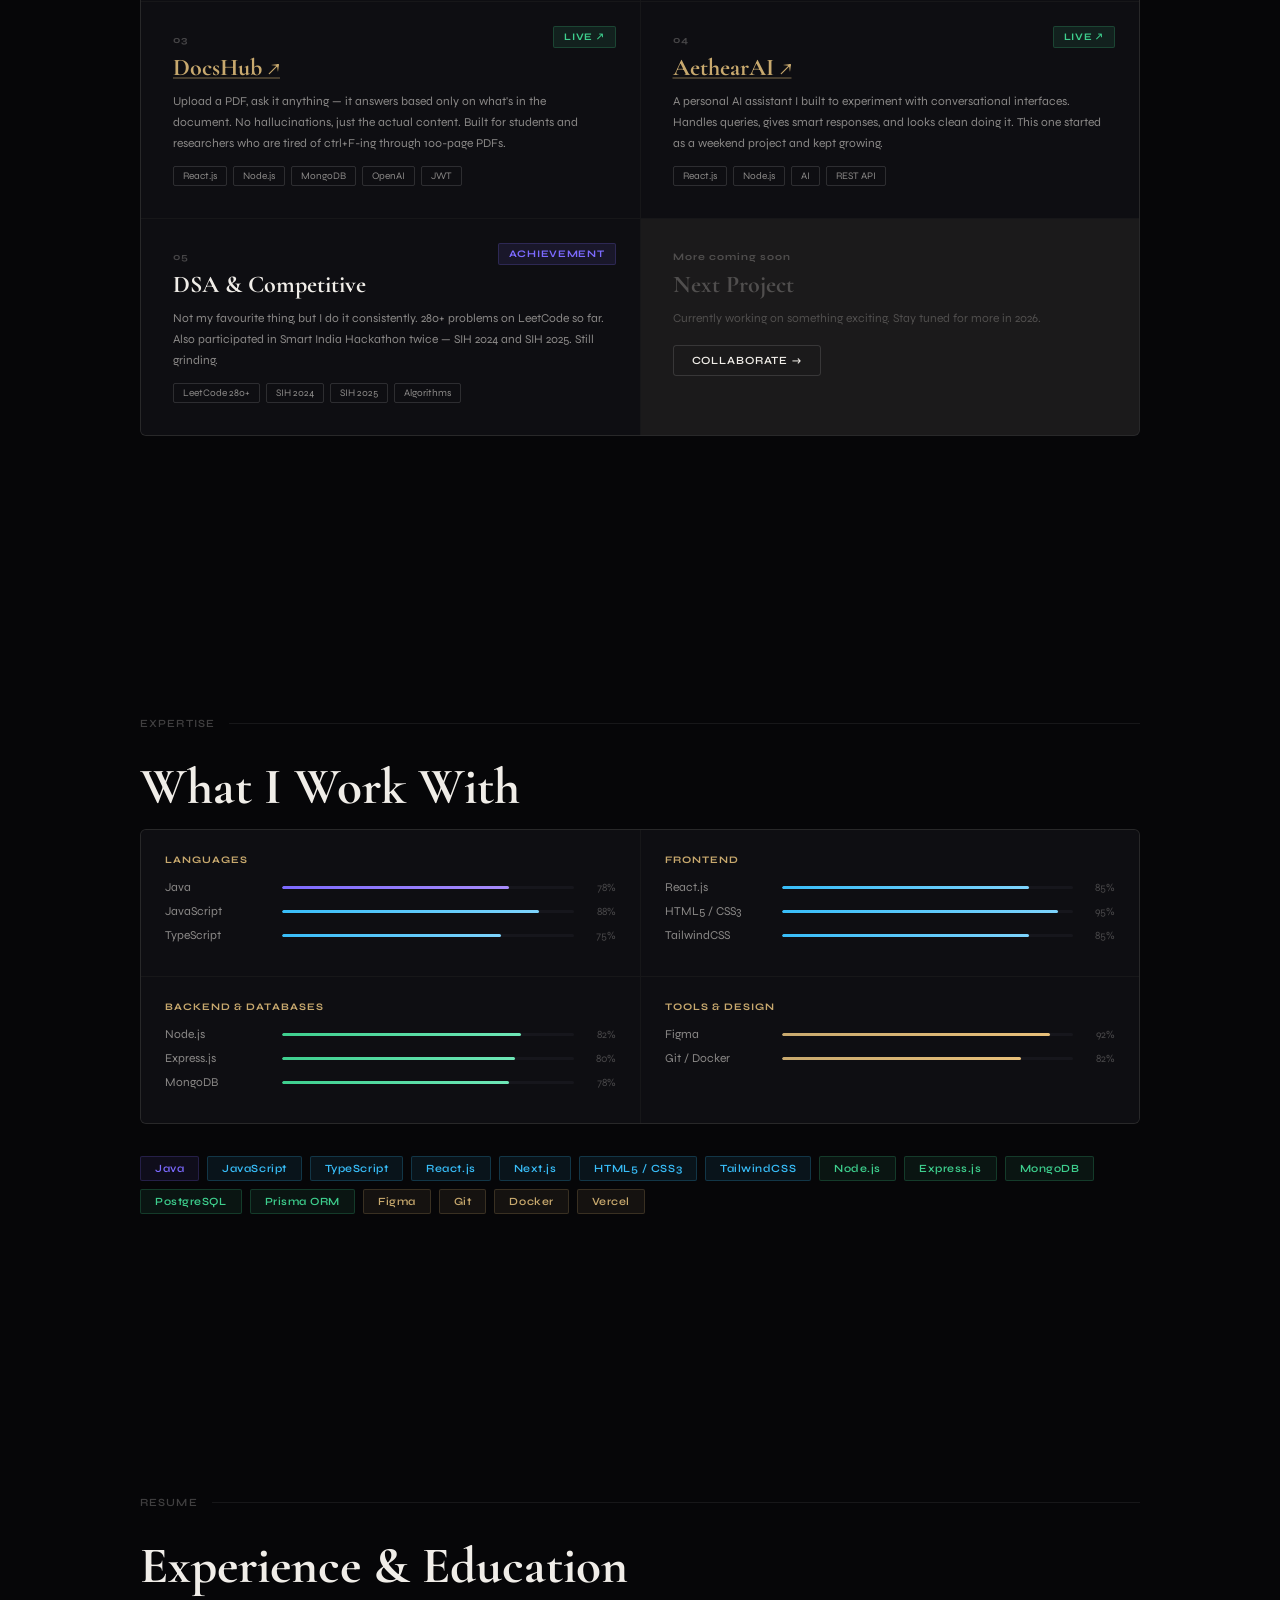
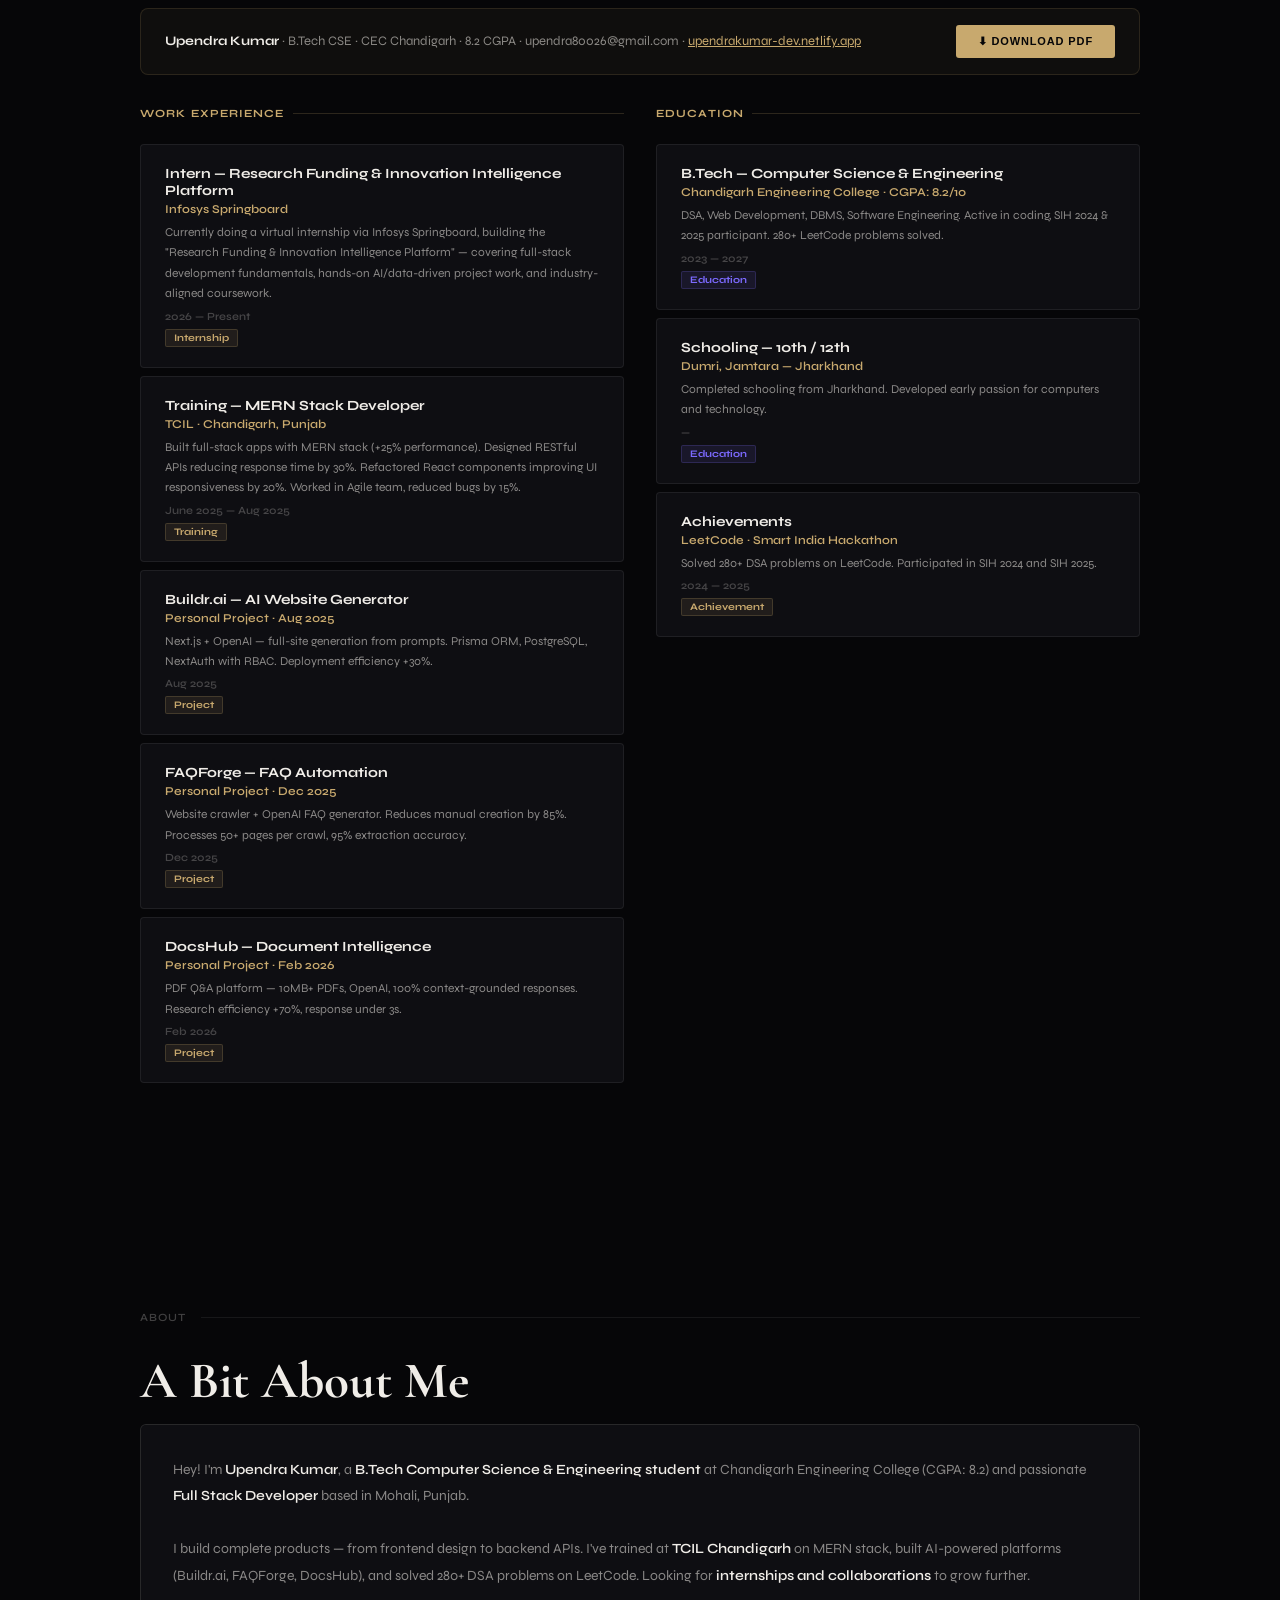
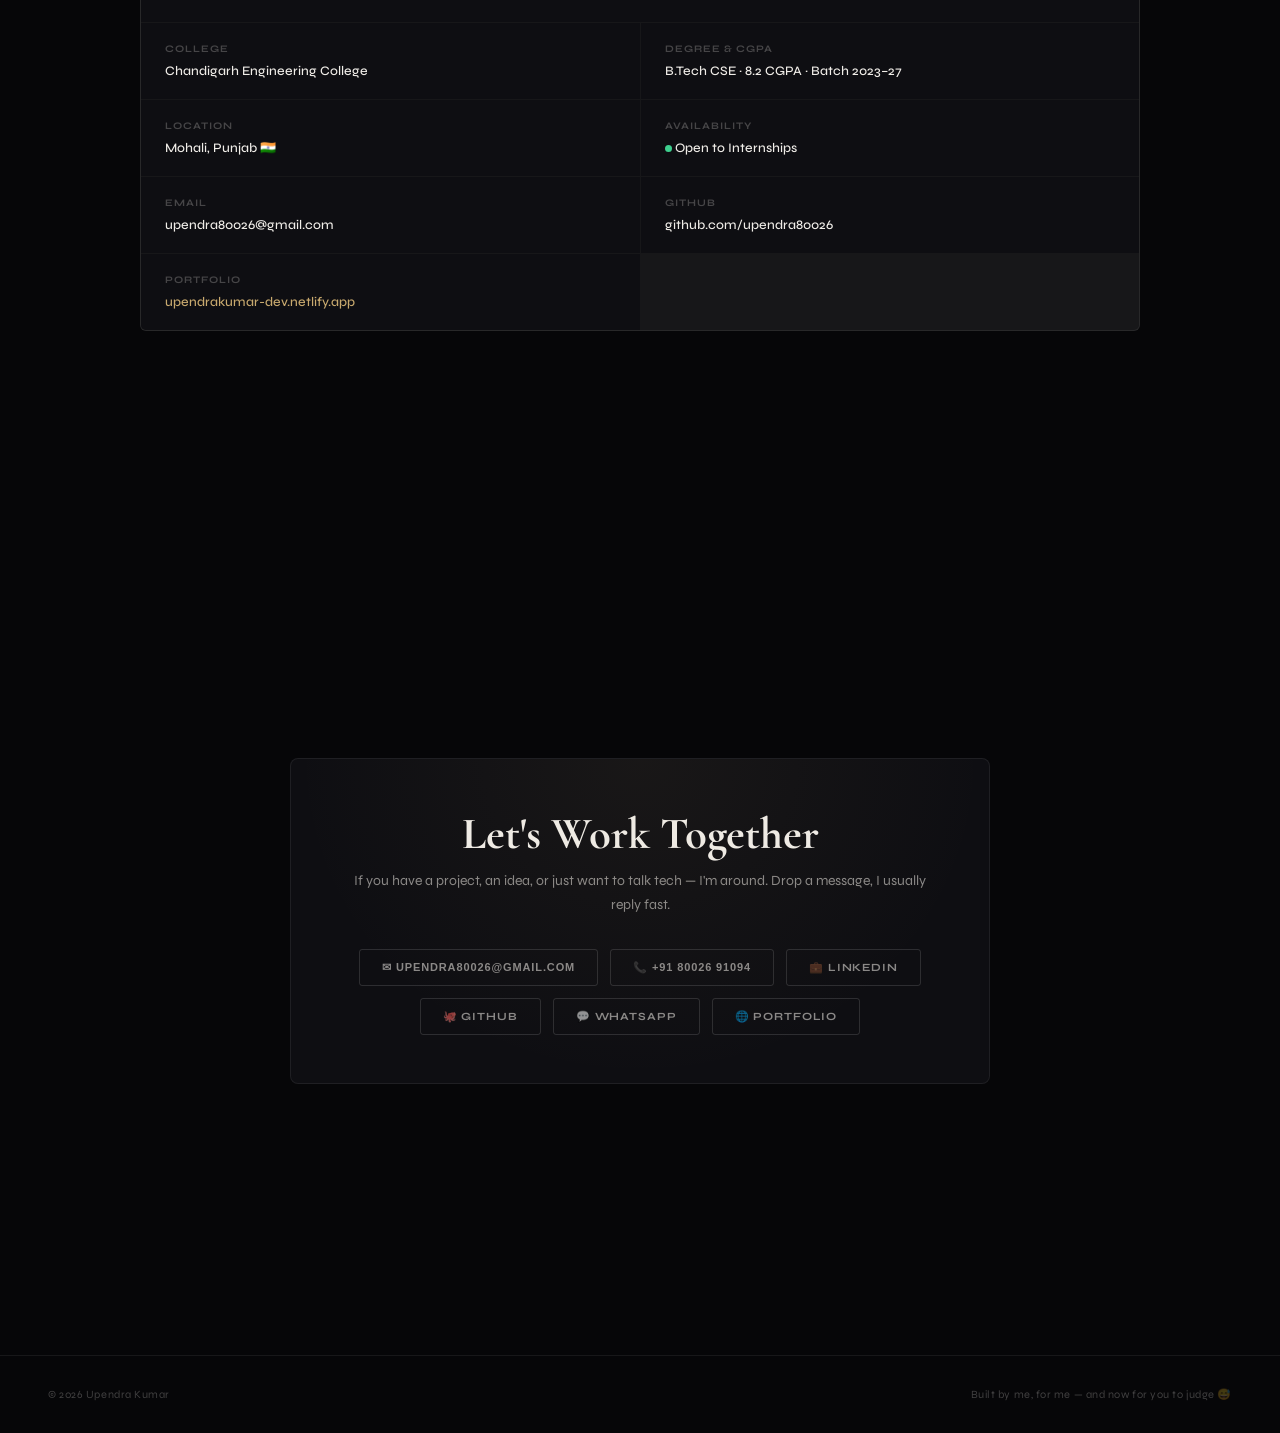
==== commit f9dea5e2: "Fix homepage for GitHub Pages" ====
--- a/index.html
+++ b/index.html
@@ -1,198 +1,1347 @@
-<!Doctype html>
+<!DOCTYPE html>
 <html lang="en">
-  <head>
-    <meta charset="UTF-8">
-    <meta name="viewport" content="width=device-width, initial-scale=1.0">
-    <title>Profile portfolio</title>
-    <link rel="stylesheet" href="./style.css">
-  </head>
-  <body>
-    <div class="main-container">
-      <!-- sidebar-->
-      <div class="sidebar">
-        <!--profile-->
-        <div class="profile">
-          <img src="upendra.png" alt="">
-          <h2> Upendra Kumar</h2>
-          <p> Frontend Developer</p>
-        </div>
-        <!--contact-->
-        <div class="contact">
-          <div class="email">
-            <h3 class="label">Email</h3>
-            <a href="mailto:upendra80026@gmail.com" class="value">upendra80026@gmail.com</a>
+<head>
+<meta charset="UTF-8">
+<meta name="viewport" content="width=device-width, initial-scale=1.0">
+<title>Upendra Kumar — Full Stack Developer</title>
+<link href="https://fonts.googleapis.com/css2?family=Cormorant+Garamond:ital,wght@0,400;0,600;0,700;1,400&family=Syne:wght@400;500;600;700;800&display=swap" rel="stylesheet">
+<style>
+:root{
+  --bg:#060608;--bg2:#0e0e12;--bg3:#16161c;
+  --text:#f0ede8;--text2:rgba(240,237,232,0.55);--text3:rgba(240,237,232,0.25);
+  --border:rgba(255,255,255,0.07);--border2:rgba(255,255,255,0.13);
+  --gold:#c8a96e;--purple:#7c6aff;--green:#3ecf8e;--blue:#38bdf8;
+}
+*{box-sizing:border-box;margin:0;padding:0}
+body{background:var(--bg);color:var(--text);font-family:'Syne',sans-serif;overflow-x:hidden}
+canvas#stars{position:fixed;top:0;left:0;width:100%;height:100%;z-index:0;pointer-events:none}
+
+nav{position:fixed;top:0;left:0;right:0;z-index:100;padding:1rem 3rem;display:flex;align-items:center;justify-content:space-between;background:rgba(6,6,8,0.85);backdrop-filter:blur(20px);border-bottom:1px solid var(--border);transition:all 0.3s}
+.nav-logo{font-family:'Cormorant Garamond',serif;font-size:1.3rem;font-weight:700;color:var(--text)}
+.nav-logo span{color:var(--gold)}
+.nav-links{display:flex;gap:2rem}
+.nav-links a{font-size:11px;font-weight:600;letter-spacing:0.1em;text-transform:uppercase;color:var(--text2);text-decoration:none;transition:color 0.2s;position:relative}
+.nav-links a::after{content:'';position:absolute;bottom:-4px;left:0;width:0;height:1px;background:var(--gold);transition:width 0.3s}
+.nav-links a:hover{color:var(--text)}
+.nav-links a:hover::after{width:100%}
+.dot{width:7px;height:7px;background:var(--green);border-radius:50%;animation:blink 2s infinite;display:inline-block}
+@keyframes blink{0%,100%{opacity:1}50%{opacity:0.3}}
+@keyframes glow-pulse{0%,100%{opacity:0.4}50%{opacity:1}}
+@keyframes cborder{to{--ca:360deg}}
+@keyframes spin{to{transform:rotate(360deg)}}
+@property --ca{syntax:'<angle>';initial-value:0deg;inherits:false}
+
+section{min-height:100vh;position:relative;z-index:1;display:flex;align-items:center;justify-content:center;padding:6rem 2rem 4rem}
+
+/* HERO */
+#hero{flex-direction:row;gap:4rem;flex-wrap:wrap;max-width:1100px;margin:0 auto}
+.hero-left{flex:1;min-width:280px;position:relative;z-index:1}
+.hero-eyebrow{display:inline-flex;align-items:center;gap:8px;font-size:11px;font-weight:600;letter-spacing:0.14em;text-transform:uppercase;color:var(--gold);margin-bottom:1.2rem}
+.hero-eyebrow::before{content:'';width:28px;height:1px;background:var(--gold)}
+.avail-box{display:inline-flex;align-items:center;gap:10px;background:rgba(62,207,142,0.06);border:1px solid rgba(62,207,142,0.2);border-radius:8px;padding:10px 16px;margin-bottom:1rem}
+.avail-pulse{width:28px;height:28px;border-radius:50%;background:rgba(62,207,142,0.1);border:1px solid rgba(62,207,142,0.3);display:flex;align-items:center;justify-content:center;animation:pulse-ring 2s infinite}
+@keyframes pulse-ring{0%,100%{box-shadow:0 0 0 0 rgba(62,207,142,0.3)}50%{box-shadow:0 0 0 8px rgba(62,207,142,0)}}
+.t1{font-size:13px;font-weight:700;color:var(--green)}
+.t2{font-size:11px;color:var(--text2);margin-top:1px}
+.avail-tags{display:flex;gap:6px;margin-bottom:1.5rem;flex-wrap:wrap}
+.avail-tag{font-size:10px;font-weight:600;padding:3px 10px;border-radius:20px;background:rgba(62,207,142,0.07);border:1px solid rgba(62,207,142,0.18);color:var(--green)}
+.hero-h1{font-family:'Cormorant Garamond',serif;font-size:clamp(3rem,7vw,5.5rem);font-weight:700;line-height:0.95;margin-bottom:1.2rem}
+.ghost{color:transparent;-webkit-text-stroke:1px rgba(240,237,232,0.2);font-style:italic;display:block}
+.gold-txt{color:var(--gold);display:block}
+.hero-desc{font-size:14px;color:var(--text2);line-height:1.8;max-width:420px;margin-bottom:1.8rem}
+.hero-cta{display:flex;gap:12px;flex-wrap:wrap;margin-bottom:1.5rem}
+.btn-g{display:inline-flex;align-items:center;gap:8px;padding:13px 30px;background:var(--gold);color:#060608;font-size:12px;font-weight:700;letter-spacing:0.08em;text-transform:uppercase;border:none;border-radius:3px;cursor:pointer;text-decoration:none;transition:all 0.25s}
+.btn-g:hover{background:#d4b87a;transform:translateY(-3px);box-shadow:0 10px 30px rgba(200,169,110,0.3)}
+.btn-o{display:inline-flex;align-items:center;gap:8px;padding:13px 30px;background:transparent;color:var(--text);font-size:12px;font-weight:600;letter-spacing:0.08em;text-transform:uppercase;border:1px solid var(--border2);border-radius:3px;cursor:pointer;text-decoration:none;transition:all 0.25s}
+.btn-o:hover{border-color:var(--gold);color:var(--gold);transform:translateY(-2px)}
+.scroll-ind{display:flex;align-items:center;gap:10px;font-size:10px;color:var(--text3);letter-spacing:0.1em;text-transform:uppercase}
+.scroll-line{width:50px;height:1px;background:linear-gradient(90deg,var(--text3),transparent)}
+.scroll-arrow-3d{width:14px;height:14px;perspective:200px;display:inline-block}
+.scroll-arrow-3d svg{display:block;transform-style:preserve-3d;animation:arrow3d 1.6s ease-in-out infinite}
+@keyframes arrow3d{
+  0%{transform:translateY(0) rotateX(0deg) rotateZ(0deg);opacity:0.5}
+  50%{transform:translateY(6px) rotateX(180deg) rotateZ(8deg);opacity:1}
+  100%{transform:translateY(0) rotateX(360deg) rotateZ(0deg);opacity:0.5}
+}
+
+/* MAGICAL FLOATING SCROLL ARROW */
+#magicScrollArrow{
+  position:fixed;right:24px;bottom:90px;z-index:300;width:46px;height:46px;
+  display:flex;align-items:center;justify-content:center;
+  border-radius:50%;background:rgba(20,18,14,0.7);
+  border:1px solid rgba(200,169,110,0.35);
+  box-shadow:0 0 20px rgba(200,169,110,0.35),0 0 0 0 rgba(200,169,110,0.4);
+  backdrop-filter:blur(8px);
+  transition:transform 0.4s cubic-bezier(.4,0,.2,1),box-shadow 0.4s;
+  pointer-events:none;
+  opacity:0;
+}
+#magicScrollArrow.show{opacity:1;animation:magicPulse 2.4s ease-in-out infinite}
+#magicScrollArrow.point-up svg{transform:rotate(180deg)}
+#magicScrollArrow svg{transition:transform 0.4s cubic-bezier(.4,0,.2,1);width:18px;height:18px}
+@keyframes magicPulse{
+  0%,100%{box-shadow:0 0 16px rgba(200,169,110,0.3),0 0 0 0 rgba(200,169,110,0.4)}
+  50%{box-shadow:0 0 26px rgba(200,169,110,0.55),0 0 0 6px rgba(200,169,110,0.08)}
+}
+#magicScrollArrow .sparkle{
+  position:absolute;width:3px;height:3px;border-radius:50%;background:var(--gold);
+  animation:sparkleFloat 2s linear infinite;opacity:0;
+}
+@keyframes sparkleFloat{
+  0%{opacity:0;transform:translate(0,0) scale(0.5)}
+  20%{opacity:1}
+  100%{opacity:0;transform:translate(var(--sx),var(--sy)) scale(1.2)}
+}
+
+/* MAGICAL CURSOR TRAIL */
+@media (hover:hover) and (pointer:fine){
+  #magicCursorRing{
+    position:fixed;top:0;left:0;width:26px;height:26px;border-radius:50%;
+    border:1.5px solid rgba(62,207,142,0.75);
+    pointer-events:none;z-index:9996;
+    transform:translate(-50%,-50%);
+    transition:width 0.2s,height 0.2s,border-color 0.2s,opacity 0.2s;
+    box-shadow:0 0 12px rgba(62,207,142,0.45);
+    opacity:0;
+  }
+  #magicCursorRing.show{opacity:1}
+  #magicCursorRing.active{width:14px;height:14px;border-color:var(--gold);box-shadow:0 0 16px rgba(200,169,110,0.7)}
+  #magicCursorDot{
+    position:fixed;top:0;left:0;width:5px;height:5px;border-radius:50%;
+    background:var(--green);pointer-events:none;z-index:9997;
+    transform:translate(-50%,-50%);
+    box-shadow:0 0 8px var(--green);
+    opacity:0;transition:opacity 0.2s;
+  }
+  #magicCursorDot.show{opacity:1}
+  .cursor-trail-particle{
+    position:fixed;z-index:9995;pointer-events:none;width:5px;height:5px;border-radius:50%;
+    background:radial-gradient(circle,var(--purple),transparent);
+    transform:translate(-50%,-50%);
+    animation:cursorTrailFade 0.6s ease-out forwards;
+  }
+  @keyframes cursorTrailFade{
+    0%{opacity:0.6;transform:translate(-50%,-50%) scale(1)}
+    100%{opacity:0;transform:translate(-50%,-50%) scale(0.2)}
+  }
+}
+
+/* CURSOR LINE TRAIL CANVAS */
+#cursorTrailCanvas{
+  position:fixed;top:0;left:0;width:100%;height:100%;
+  pointer-events:none;z-index:9994;
+}
+.cursor-trail-sparkle{
+  position:fixed;z-index:9996;pointer-events:none;width:3px;height:3px;border-radius:50%;
+  background:#fff;
+  box-shadow:0 0 6px rgba(255,255,255,0.9),0 0 12px rgba(200,169,110,0.6);
+  transform:translate(-50%,-50%);
+  animation:trailSparkleFade 0.7s ease-out forwards;
+}
+@keyframes trailSparkleFade{
+  0%{opacity:1;transform:translate(-50%,-50%) scale(1.4)}
+  100%{opacity:0;transform:translate(-50%,-50%) scale(0)}
+}
+
+/* MAGICAL CLICK BURST ARROW */
+.click-magic-arrow{
+  position:fixed;z-index:9999;pointer-events:none;
+  width:40px;height:40px;
+  transform:translate(-50%,-50%) scale(0.3) rotate(0deg);
+  animation:clickArrowFly 1.4s cubic-bezier(.16,.84,.32,1) forwards;
+}
+.click-magic-arrow svg{
+  width:100%;height:100%;
+  filter:drop-shadow(0 0 6px rgba(124,106,255,0.9)) drop-shadow(0 0 14px rgba(62,207,142,0.7)) drop-shadow(0 0 22px rgba(200,169,110,0.5));
+}
+@keyframes clickArrowFly{
+  0%{opacity:0;transform:translate(-50%,-50%) scale(0.2) rotate(var(--rot,0deg)) translateY(0)}
+  12%{opacity:1;transform:translate(-50%,-50%) scale(1.1) rotate(var(--rot,0deg)) translateY(-10px)}
+  55%{opacity:1;transform:translate(-50%,-50%) scale(1) rotate(calc(var(--rot,0deg) + 180deg)) translateY(-90px)}
+  100%{opacity:0;transform:translate(-50%,-50%) scale(0.5) rotate(calc(var(--rot,0deg) + 360deg)) translateY(-170px)}
+}
+.click-magic-trail{
+  position:fixed;z-index:9997;pointer-events:none;width:6px;height:6px;border-radius:50%;
+  background:radial-gradient(circle,var(--green),transparent);
+  animation:clickTrailFade 0.6s ease-out forwards;
+}
+@keyframes clickTrailFade{
+  0%{opacity:0.9;transform:scale(1)}
+  100%{opacity:0;transform:scale(0.2)}
+}
+.click-magic-spark{
+  position:fixed;z-index:9998;pointer-events:none;width:4px;height:4px;border-radius:50%;
+  background:radial-gradient(circle,var(--gold),transparent);
+  animation:clickSparkFly 1s ease-out forwards;
+}
+@keyframes clickSparkFly{
+  0%{opacity:1;transform:translate(0,0) scale(1)}
+  100%{opacity:0;transform:translate(var(--dx),var(--dy)) scale(0.2)}
+}
+
+/* PHOTO CARD */
+.photo-card-wrap{position:relative;flex-shrink:0;width:320px;z-index:1}
+.pcw-glow{position:absolute;top:50%;left:50%;transform:translate(-50%,-50%);width:350px;height:470px;border-radius:24px;border:1px solid rgba(200,169,110,0.12);pointer-events:none;animation:glow-pulse 3s ease-in-out infinite}
+.pcw-glow2{position:absolute;top:50%;left:50%;transform:translate(-50%,-50%);width:375px;height:495px;border-radius:28px;border:1px solid rgba(124,106,255,0.07);pointer-events:none;animation:glow-pulse 3s ease-in-out infinite 1.5s}
+.photo-card{position:relative;z-index:1;background:linear-gradient(150deg,#111118,#1c1428,#0e1a2e);border:1px solid rgba(200,169,110,0.2);border-radius:20px;overflow:hidden;box-shadow:0 0 80px rgba(124,106,255,0.08),0 30px 80px rgba(0,0,0,0.65),inset 0 1px 0 rgba(255,255,255,0.05);transform-style:preserve-3d}
+.photo-card::before{content:'';position:absolute;inset:-1px;border-radius:20px;background:conic-gradient(from var(--ca,0deg),transparent 85%,rgba(200,169,110,0.45),transparent);animation:cborder 4s linear infinite;pointer-events:none;z-index:0}
+.pc-topbar{display:flex;align-items:center;justify-content:space-between;padding:10px 16px 9px;border-bottom:1px solid rgba(255,255,255,0.05);position:relative;z-index:2}
+.pc-dots{display:flex;gap:5px}
+.pc-dots span{width:8px;height:8px;border-radius:50%;display:block}
+.pc-badge{font-size:9px;font-weight:700;letter-spacing:0.08em;color:var(--green);display:flex;align-items:center;gap:4px;border:1px solid rgba(62,207,142,0.2);padding:2px 10px;border-radius:20px;background:rgba(62,207,142,0.05)}
+.pc-photo{position:relative;z-index:2;padding:16px 16px 0}
+.pc-photo-inner{border-radius:14px;overflow:hidden;aspect-ratio:3/4;position:relative}
+.pc-photo-inner img{width:100%;height:100%;object-fit:cover;object-position:top center;display:block}
+.pc-photo-inner::after{content:'';position:absolute;bottom:0;left:0;right:0;height:55%;background:linear-gradient(transparent,rgba(6,6,8,0.97))}
+.pc-name-overlay{position:absolute;bottom:0;left:0;right:0;padding:1rem;z-index:3}
+.pc-name{font-family:'Cormorant Garamond',serif;font-size:1.5rem;font-weight:700;color:#f0ede8;line-height:1}
+.pc-role{font-size:9px;font-weight:700;letter-spacing:0.13em;text-transform:uppercase;color:var(--gold);margin-top:4px}
+.pc-info{display:flex;align-items:center;justify-content:space-between;padding:12px 16px;border-top:1px solid rgba(255,255,255,0.05);margin-top:14px;position:relative;z-index:2}
+.pc-loc{font-size:10px;color:var(--text2)}
+.pc-tags{display:flex;gap:5px}
+.pc-tag{font-size:8px;font-weight:700;padding:2px 7px;border-radius:20px;border:1px solid}
+.pc-stats{display:grid;grid-template-columns:1fr 1fr 1fr;position:relative;z-index:2;border-top:1px solid rgba(255,255,255,0.05)}
+.pc-stat{padding:12px 8px;text-align:center;border-right:1px solid rgba(255,255,255,0.05)}
+.pc-stat:last-child{border-right:none}
+.pc-sv{font-family:'Cormorant Garamond',serif;font-size:1.4rem;font-weight:700;color:var(--gold);line-height:1}
+.pc-sl{font-size:8px;color:var(--text3);letter-spacing:0.07em;text-transform:uppercase;margin-top:2px}
+
+/* STATS */
+.stats-row{display:grid;grid-template-columns:repeat(4,1fr);gap:1px;background:var(--border);border:1px solid var(--border);border-radius:6px;overflow:hidden}
+.stat-box{background:var(--bg2);padding:1.75rem 1.5rem;transition:all 0.3s}
+.stat-box:hover{background:var(--bg3);transform:translateY(-4px)}
+.stat-num{font-family:'Cormorant Garamond',serif;font-size:2.8rem;font-weight:700;color:var(--gold);line-height:1}
+.stat-lbl{font-size:11px;color:var(--text3);letter-spacing:0.07em;text-transform:uppercase;margin-top:6px}
+
+.sec-wrap{max-width:1000px;width:100%;margin:0 auto}
+.sec-label{display:flex;align-items:center;gap:14px;font-size:11px;font-weight:600;letter-spacing:0.1em;text-transform:uppercase;color:var(--text3);margin-bottom:2rem}
+.sec-label::after{content:'';flex:1;height:1px;background:var(--border)}
+.sec-h{font-family:'Cormorant Garamond',serif;font-size:clamp(2rem,5vw,3.2rem);font-weight:700;line-height:1;margin-bottom:1rem}
+.sec-sub{font-size:14px;color:var(--text2);line-height:1.8;max-width:500px;margin-bottom:2.5rem}
+
+/* PROJECTS */
+#projects{flex-direction:column;align-items:flex-start}
+.projects-grid{display:grid;grid-template-columns:1fr 1fr;gap:1px;background:var(--border);border:1px solid var(--border);border-radius:6px;overflow:hidden;width:100%}
+.proj-card{background:var(--bg2);padding:2rem;position:relative;transition:all 0.3s;cursor:pointer;overflow:hidden}
+.proj-card::before{content:'';position:absolute;left:0;top:0;bottom:0;width:3px;background:transparent;transition:background 0.3s}
+.proj-card:hover{background:var(--bg3);transform:translateY(-4px) perspective(600px) rotateX(2deg);box-shadow:0 20px 60px rgba(0,0,0,0.5)}
+.proj-card:hover::before{background:var(--gold)}
+.proj-num{font-size:10px;font-weight:700;color:var(--text3);letter-spacing:0.1em;margin-bottom:8px}
+.proj-name{font-family:'Cormorant Garamond',serif;font-size:1.5rem;font-weight:700;line-height:1.2;margin-bottom:8px}
+.proj-desc{font-size:12px;color:var(--text2);line-height:1.75;margin-bottom:12px}
+.proj-tags{display:flex;gap:6px;flex-wrap:wrap}
+.ptag{font-size:10px;padding:3px 9px;border:1px solid var(--border2);border-radius:2px;color:var(--text2)}
+.proj-badge{position:absolute;top:1.5rem;right:1.5rem;font-size:10px;font-weight:700;letter-spacing:0.07em;text-transform:uppercase;padding:4px 10px;border-radius:2px}
+.live{background:rgba(62,207,142,0.1);color:var(--green);border:1px solid rgba(62,207,142,0.2)}
+.acad{background:rgba(124,106,255,0.1);color:var(--purple);border:1px solid rgba(124,106,255,0.2)}
+
+/* SKILLS */
+#skills{flex-direction:column;align-items:flex-start}
+.skills-grid{display:grid;grid-template-columns:1fr 1fr;gap:1px;background:var(--border);border:1px solid var(--border);border-radius:6px;overflow:hidden;width:100%;margin-bottom:2rem}
+.sk-cat{background:var(--bg2);padding:1.5rem;transition:all 0.3s}
+.sk-cat:hover{background:var(--bg3)}
+.sk-cat-title{font-size:10px;font-weight:700;letter-spacing:0.1em;text-transform:uppercase;color:var(--gold);margin-bottom:14px}
+.sk-row{display:flex;align-items:center;gap:12px;margin-bottom:10px}
+.sk-name{font-size:12px;color:var(--text2);min-width:105px}
+.sk-bar{flex:1;height:3px;background:var(--bg3);border-radius:2px;overflow:hidden}
+.sk-fill{height:100%;border-radius:2px;animation:fill 1.5s ease forwards}
+@keyframes fill{from{width:0}to{width:var(--w)}}
+.sk-pct{font-size:11px;color:var(--text3);min-width:30px;text-align:right}
+.tech-pills{display:flex;flex-wrap:wrap;gap:8px}
+.tpill{font-size:11px;font-weight:600;padding:5px 14px;border-radius:2px;letter-spacing:0.05em;border:1px solid;transition:all 0.2s;cursor:default}
+.tpill:hover{transform:translateY(-2px) scale(1.06)}
+.tpill.blue{background:rgba(56,189,248,0.08);color:var(--blue);border-color:rgba(56,189,248,0.2)}
+.tpill.green{background:rgba(62,207,142,0.08);color:var(--green);border-color:rgba(62,207,142,0.2)}
+.tpill.gold{background:rgba(200,169,110,0.08);color:var(--gold);border-color:rgba(200,169,110,0.2)}
+.tpill.purple{background:rgba(124,106,255,0.08);color:var(--purple);border-color:rgba(124,106,255,0.2)}
+
+/* RESUME */
+#resume{flex-direction:column;align-items:flex-start}
+.resume-bar{display:flex;align-items:center;justify-content:space-between;background:rgba(200,169,110,0.05);border:1px solid rgba(200,169,110,0.15);border-radius:8px;padding:1rem 1.5rem;margin-bottom:2rem;width:100%;flex-wrap:wrap;gap:10px}
+.resume-bar p{font-size:13px;color:var(--text2)}
+.resume-bar p strong{color:var(--text)}
+.resume-cols{display:grid;grid-template-columns:1fr 1fr;gap:2rem;width:100%}
+.resume-col-h{font-size:11px;font-weight:700;letter-spacing:0.1em;text-transform:uppercase;color:var(--gold);margin-bottom:1.5rem;display:flex;align-items:center;gap:8px}
+.resume-col-h::after{content:'';flex:1;height:1px;background:rgba(200,169,110,0.2)}
+.ri{background:var(--bg2);border:1px solid var(--border);border-radius:4px;padding:1.25rem 1.5rem;margin-bottom:8px;transition:all 0.3s;position:relative;overflow:hidden}
+.ri::before{content:'';position:absolute;left:0;top:0;bottom:0;width:2px;background:var(--gold);opacity:0;transition:opacity 0.3s}
+.ri:hover{background:var(--bg3);transform:translateX(4px)}
+.ri:hover::before{opacity:1}
+.ri-role{font-size:14px;font-weight:700;color:var(--text);margin-bottom:3px}
+.ri-org{font-size:12px;color:var(--gold);font-weight:600;margin-bottom:6px}
+.ri-desc{font-size:12px;color:var(--text2);line-height:1.7}
+.ri-year{font-size:11px;color:var(--text3);font-weight:600;margin-top:6px}
+.badge{display:inline-block;font-size:10px;padding:2px 8px;border-radius:2px;font-weight:700;margin-top:6px}
+.be{background:rgba(124,106,255,0.1);color:var(--purple);border:1px solid rgba(124,106,255,0.2)}
+.bw{background:rgba(200,169,110,0.1);color:var(--gold);border:1px solid rgba(200,169,110,0.2)}
+
+/* ABOUT */
+#about{flex-direction:column;align-items:flex-start}
+.about-grid{display:grid;grid-template-columns:1fr 1fr;gap:1px;background:var(--border);border:1px solid var(--border);border-radius:6px;overflow:hidden;width:100%}
+.about-main{background:var(--bg2);padding:2rem;grid-column:span 2}
+.about-main p{font-size:14px;color:var(--text2);line-height:1.9}
+.about-main p strong{color:var(--text);font-weight:600}
+.about-item{background:var(--bg2);padding:1.25rem 1.5rem;transition:all 0.3s}
+.about-item:hover{background:var(--bg3)}
+.ai-label{font-size:10px;font-weight:700;letter-spacing:0.1em;text-transform:uppercase;color:var(--text3);margin-bottom:8px}
+.ai-val{font-size:13px;color:var(--text);font-weight:500}
+
+/* CONTACT */
+#contact{flex-direction:column}
+.contact-box{background:var(--bg2);border:1px solid var(--border);border-radius:8px;padding:3rem;text-align:center;position:relative;overflow:hidden;width:100%;max-width:700px}
+.contact-box::before{content:'';position:absolute;inset:0;background:radial-gradient(ellipse at 50% 0%,rgba(200,169,110,0.06),transparent 70%);pointer-events:none}
+.contact-box h2{font-family:'Cormorant Garamond',serif;font-size:2.8rem;font-weight:700;margin-bottom:0.5rem}
+.contact-box p{font-size:14px;color:var(--text2);margin-bottom:2rem;line-height:1.7}
+.contact-links{display:flex;justify-content:center;gap:12px;flex-wrap:wrap}
+.cl{display:inline-flex;align-items:center;gap:6px;padding:11px 22px;border:1px solid var(--border2);border-radius:3px;font-size:11px;font-weight:700;letter-spacing:0.08em;text-transform:uppercase;color:var(--text2);text-decoration:none;cursor:pointer;background:transparent;transition:all 0.2s}
+.cl:hover{border-color:var(--gold);color:var(--gold);transform:translateY(-2px)}
+
+footer{position:relative;z-index:1;padding:2rem 3rem;border-top:1px solid var(--border);display:flex;justify-content:space-between;align-items:center;flex-wrap:wrap;gap:8px}
+footer p{font-size:11px;color:var(--text3);letter-spacing:0.05em}
+
+.reveal{opacity:0;transform:translateY(40px);transition:opacity 0.8s ease,transform 0.8s ease}
+.reveal.visible{opacity:1;transform:translateY(0)}
+.rl{opacity:0;transform:translateX(-50px);transition:opacity 0.8s ease,transform 0.8s ease}
+.rl.visible{opacity:1;transform:translateX(0)}
+.rr{opacity:0;transform:translateX(50px);transition:opacity 0.8s ease,transform 0.8s ease}
+.rr.visible{opacity:1;transform:translateX(0)}
+
+@media(max-width:700px){
+  nav{padding:1rem 1.5rem}
+  .nav-links{gap:1rem}
+  #hero{flex-direction:column;gap:2rem;padding-top:5rem}
+  .photo-card-wrap{width:100%;max-width:320px;margin:0 auto}
+  .projects-grid,.skills-grid,.resume-cols,.about-grid{grid-template-columns:1fr}
+  .about-main{grid-column:span 1}
+  .stats-row{grid-template-columns:1fr 1fr}
+  footer{flex-direction:column;text-align:center}
+  section{padding:5rem 1.5rem 3rem}
+}
+
+/* AI CHAT BUTTON */
+.ai-chat-btn{position:fixed;bottom:2rem;right:2rem;z-index:999;width:56px;height:56px;border-radius:50%;background:linear-gradient(135deg,#c8a96e,#7c6aff);border:none;cursor:pointer;display:flex;align-items:center;justify-content:center;font-size:22px;box-shadow:0 4px 24px rgba(124,106,255,0.4);transition:all 0.3s;animation:float-btn 3s ease-in-out infinite}
+.ai-chat-btn:hover{transform:scale(1.1);box-shadow:0 8px 32px rgba(124,106,255,0.6)}
+@keyframes float-btn{0%,100%{transform:translateY(0)}50%{transform:translateY(-6px)}}
+.ai-chat-badge{position:absolute;top:-4px;right:-4px;width:16px;height:16px;background:var(--green);border-radius:50%;border:2px solid var(--bg);font-size:8px;display:flex;align-items:center;justify-content:center;animation:blink 2s infinite}
+
+/* CHAT MODAL */
+.chat-modal{position:fixed;bottom:5.5rem;right:2rem;z-index:998;width:360px;max-height:520px;background:var(--bg2);border:1px solid var(--border2);border-radius:16px;box-shadow:0 20px 60px rgba(0,0,0,0.7);display:flex;flex-direction:column;overflow:hidden;transition:all 0.3s;transform:scale(0.9) translateY(20px);opacity:0;pointer-events:none}
+.chat-modal.open{transform:scale(1) translateY(0);opacity:1;pointer-events:all}
+.chat-header{padding:1rem 1.2rem;border-bottom:1px solid var(--border);display:flex;align-items:center;gap:10px;background:linear-gradient(135deg,rgba(200,169,110,0.08),rgba(124,106,255,0.08))}
+.chat-avatar{width:36px;height:36px;border-radius:50%;background:linear-gradient(135deg,#c8a96e,#7c6aff);display:flex;align-items:center;justify-content:center;font-size:14px;font-weight:700;color:#fff;flex-shrink:0}
+.chat-header-info .name{font-size:13px;font-weight:700;color:var(--text)}
+.chat-header-info .status{font-size:10px;color:var(--green);display:flex;align-items:center;gap:4px}
+.chat-close{margin-left:auto;background:none;border:none;color:var(--text3);cursor:pointer;font-size:18px;padding:0;transition:color 0.2s}
+.chat-close:hover{color:var(--text)}
+.chat-messages{flex:1;overflow-y:auto;padding:1rem;display:flex;flex-direction:column;gap:10px;max-height:320px}
+.chat-messages::-webkit-scrollbar{width:4px}
+.chat-messages::-webkit-scrollbar-track{background:transparent}
+.chat-messages::-webkit-scrollbar-thumb{background:var(--border2);border-radius:2px}
+.msg{max-width:85%;padding:10px 14px;border-radius:12px;font-size:12px;line-height:1.6}
+.msg.bot{background:var(--bg3);border:1px solid var(--border);color:var(--text);border-radius:12px 12px 12px 2px;align-self:flex-start}
+.msg.user{background:linear-gradient(135deg,rgba(200,169,110,0.15),rgba(124,106,255,0.15));border:1px solid rgba(200,169,110,0.2);color:var(--text);border-radius:12px 12px 2px 12px;align-self:flex-end}
+.msg.typing{background:var(--bg3);border:1px solid var(--border);color:var(--text2);font-style:italic;align-self:flex-start}
+.quick-btns{display:flex;gap:6px;flex-wrap:wrap;padding:0 1rem 0.5rem}
+.qbtn{font-size:10px;padding:4px 10px;border:1px solid var(--border2);border-radius:20px;background:transparent;color:var(--text2);cursor:pointer;transition:all 0.2s;white-space:nowrap}
+.qbtn:hover{border-color:var(--gold);color:var(--gold)}
+.chat-input-row{padding:0.75rem 1rem;border-top:1px solid var(--border);display:flex;gap:8px;align-items:center}
+.chat-input{flex:1;background:var(--bg3);border:1px solid var(--border);border-radius:8px;padding:8px 12px;font-size:12px;color:var(--text);outline:none;font-family:'Syne',sans-serif;transition:border-color 0.2s}
+.chat-input:focus{border-color:var(--gold)}
+.chat-send{width:34px;height:34px;border-radius:8px;background:var(--gold);border:none;cursor:pointer;display:flex;align-items:center;justify-content:center;font-size:14px;transition:all 0.2s;flex-shrink:0}
+.chat-send:hover{background:#d4b87a;transform:scale(1.05)}
+
+/* PROJECT MODAL */
+.proj-modal-overlay{position:fixed;inset:0;z-index:997;background:rgba(0,0,0,0.8);backdrop-filter:blur(8px);display:flex;align-items:center;justify-content:center;padding:2rem;opacity:0;pointer-events:none;transition:opacity 0.3s}
+.proj-modal-overlay.open{opacity:1;pointer-events:all}
+.proj-modal{background:var(--bg2);border:1px solid var(--border2);border-radius:16px;width:100%;max-width:560px;max-height:80vh;overflow-y:auto;box-shadow:0 30px 80px rgba(0,0,0,0.8);transform:translateY(30px);transition:transform 0.3s}
+.proj-modal-overlay.open .proj-modal{transform:translateY(0)}
+.pm-header{padding:1.5rem 1.5rem 1rem;border-bottom:1px solid var(--border);display:flex;align-items:flex-start;justify-content:space-between;gap:1rem}
+.pm-title{font-family:'Cormorant Garamond',serif;font-size:1.8rem;font-weight:700;color:var(--text)}
+.pm-close{background:none;border:1px solid var(--border);color:var(--text2);cursor:pointer;font-size:16px;padding:4px 10px;border-radius:6px;transition:all 0.2s;flex-shrink:0}
+.pm-close:hover{border-color:var(--gold);color:var(--gold)}
+.pm-body{padding:1.5rem}
+.pm-section{margin-bottom:1.2rem}
+.pm-section-title{font-size:10px;font-weight:700;letter-spacing:0.1em;text-transform:uppercase;color:var(--gold);margin-bottom:8px}
+.pm-text{font-size:13px;color:var(--text2);line-height:1.8}
+.pm-metrics{display:grid;grid-template-columns:1fr 1fr;gap:8px;margin-top:8px}
+.pm-metric{background:var(--bg3);border:1px solid var(--border);border-radius:6px;padding:10px 12px}
+.pm-metric-val{font-family:'Cormorant Garamond',serif;font-size:1.4rem;font-weight:700;color:var(--green)}
+.pm-metric-lbl{font-size:10px;color:var(--text3);margin-top:2px}
+.pm-tags{display:flex;flex-wrap:wrap;gap:6px}
+.pm-tag{font-size:10px;padding:3px 10px;border:1px solid var(--border2);border-radius:2px;color:var(--text2)}
+.pm-ai-section{background:rgba(124,106,255,0.05);border:1px solid rgba(124,106,255,0.15);border-radius:8px;padding:1rem;margin-top:1rem}
+.pm-ai-label{font-size:10px;font-weight:700;letter-spacing:0.08em;text-transform:uppercase;color:var(--purple);margin-bottom:6px;display:flex;align-items:center;gap:6px}
+.pm-ai-text{font-size:12px;color:var(--text2);line-height:1.7}
+.pm-loading{display:flex;align-items:center;gap:8px;font-size:12px;color:var(--text3);font-style:italic}
+.pm-dots span{display:inline-block;width:4px;height:4px;background:var(--purple);border-radius:50%;animation:dot-bounce 1.2s infinite}
+.pm-dots span:nth-child(2){animation-delay:0.2s}
+.pm-dots span:nth-child(3){animation-delay:0.4s}
+@keyframes dot-bounce{0%,80%,100%{transform:translateY(0)}40%{transform:translateY(-6px)}}
+
+/* DASHBOARD SIDEBAR */
+.dashboard{position:fixed;left:0;top:0;bottom:0;width:220px;background:rgba(6,6,8,0.97);border-right:1px solid var(--border);z-index:200;display:flex;flex-direction:column;padding:1.5rem 0;transform:translateX(-100%);transition:transform 0.3s cubic-bezier(.4,0,.2,1);backdrop-filter:blur(20px)}
+.dashboard.open{transform:translateX(0)}
+.dash-toggle{position:fixed;left:0;top:50%;transform:translateY(-50%);z-index:201;width:22px;height:60px;background:rgba(200,169,110,0.15);border:1px solid rgba(200,169,110,0.3);border-left:none;border-radius:0 8px 8px 0;cursor:pointer;display:flex;align-items:center;justify-content:center;transition:all 0.3s;writing-mode:vertical-lr}
+.dash-toggle:hover{background:rgba(200,169,110,0.25);width:26px}
+.dash-toggle span{font-size:8px;font-weight:700;letter-spacing:0.1em;color:var(--gold);text-transform:uppercase}
+.dash-header{padding:0 1.5rem 1.5rem;border-bottom:1px solid var(--border)}
+.dash-logo{font-family:'Cormorant Garamond',serif;font-size:1.1rem;font-weight:700;color:var(--text)}
+.dash-logo span{color:var(--gold)}
+.dash-sub{font-size:10px;color:var(--text3);letter-spacing:0.06em;margin-top:2px}
+.dash-nav{flex:1;padding:1rem 0;overflow-y:auto}
+.dash-section-label{font-size:9px;font-weight:700;letter-spacing:0.12em;text-transform:uppercase;color:var(--text3);padding:0.5rem 1.5rem;margin-top:0.5rem}
+.dash-link{display:flex;align-items:center;gap:10px;padding:0.6rem 1.5rem;font-size:12px;font-weight:500;color:var(--text2);text-decoration:none;cursor:pointer;transition:all 0.2s;border-left:2px solid transparent;background:none;border-top:none;border-right:none;border-bottom:none;width:100%;text-align:left;font-family:'Syne',sans-serif}
+.dash-link:hover{color:var(--text);background:rgba(255,255,255,0.03);border-left-color:var(--border2)}
+.dash-link.active{color:var(--gold);background:rgba(200,169,110,0.06);border-left-color:var(--gold)}
+.dash-link .icon{font-size:14px;width:20px;text-align:center}
+.dash-link .badge{margin-left:auto;font-size:9px;padding:2px 6px;border-radius:10px;background:rgba(62,207,142,0.1);color:var(--green);border:1px solid rgba(62,207,142,0.2)}
+.dash-footer{padding:1rem 1.5rem;border-top:1px solid var(--border)}
+.dash-profile{display:flex;align-items:center;gap:10px}
+.dash-avatar{width:32px;height:32px;border-radius:50%;background:linear-gradient(135deg,#c8a96e,#7c6aff);display:flex;align-items:center;justify-content:center;font-size:11px;font-weight:700;color:#fff;flex-shrink:0}
+.dash-name{font-size:12px;font-weight:600;color:var(--text)}
+.dash-role{font-size:10px;color:var(--text3)}
+.dash-status{display:flex;align-items:center;gap:4px;font-size:10px;color:var(--green);margin-top:4px}
+/* overlay when dashboard open on mobile */
+.dash-overlay{position:fixed;inset:0;z-index:199;background:rgba(0,0,0,0.5);opacity:0;pointer-events:none;transition:opacity 0.3s}
+.dash-overlay.open{opacity:1;pointer-events:all}
+@media(max-width:700px){
+  .dash-toggle{display:flex}
+}
+@media(min-width:701px){
+  .dash-toggle{display:flex}
+}
+</style>
+</head>
+<body>
+<canvas id="stars"></canvas>
+
+<!-- MAGICAL SCROLL DIRECTION ARROW -->
+<div id="magicScrollArrow">
+  <svg viewBox="0 0 24 24" fill="none" xmlns="http://www.w3.org/2000/svg">
+    <path d="M12 4V20M12 20L6 14M12 20L18 14" stroke="var(--gold)" stroke-width="2" stroke-linecap="round" stroke-linejoin="round"/>
+  </svg>
+</div>
+
+<!-- MAGICAL CURSOR TRAIL -->
+<div id="magicCursorRing"></div>
+<div id="magicCursorDot"></div>
+<canvas id="cursorTrailCanvas"></canvas>
+
+<nav id="navbar">
+  <div class="nav-logo">Upendra Kumar</div>
+  <div class="nav-links">
+    <a href="#hero"><span class="dot"></span> Home</a>
+    <a href="#projects">Work</a>
+    <a href="#skills">Skills</a>
+    <a href="#resume">Resume</a>
+    <a href="#about">About</a>
+    <a href="#contact">Contact</a>
+  </div>
+</nav>
+
+<!-- ======= HERO ======= -->
+<section id="hero">
+  <div class="hero-left rl">
+    <div class="hero-eyebrow">B.Tech CS · CEC Chandigarh · 2023–2027</div>
+    <div class="avail-box">
+      <div class="avail-pulse"><span class="dot"></span></div>
+      <div>
+        <div class="t1">Available for Internship</div>
+        <div class="t2">Open to work — let's build something together</div>
+      </div>
+    </div>
+    <div class="avail-tags">
+      <span class="avail-tag">💻 Remote</span>
+      <span class="avail-tag">🏢 On-site</span>
+      <span class="avail-tag">⚡ Immediate</span>
+    </div>
+    <h1 class="hero-h1">
+      Upendra Kumar<br>
+      <span class="gold-txt" style="font-size:clamp(1.9rem,5vw,3.8rem);white-space:nowrap;margin-top:0.5rem">Full Stack Developer</span>
+    </h1>
+    <p class="hero-desc">Hi, I'm Upendra — a CS student who genuinely loves building things on the internet. Whether it's a clean UI or a backend API, I enjoy the whole process of taking an idea and making it real.</p>
+    <div class="hero-cta">
+      <a href="#projects" class="btn-g">View My Work →</a>
+      <a href="#contact" class="btn-o">Hire Me</a>
+    </div>
+    <div class="scroll-ind"><div class="scroll-line"></div>keep scrolling
+      <span class="scroll-arrow-3d">
+        <svg viewBox="0 0 24 24" fill="none" xmlns="http://www.w3.org/2000/svg">
+          <path d="M12 4V20M12 20L6 14M12 20L18 14" stroke="var(--gold)" stroke-width="2" stroke-linecap="round" stroke-linejoin="round"/>
+        </svg>
+      </span>
+    </div>
+  </div>
+
+  <!-- PROFILE PHOTO CARD -->
+  <div class="photo-card-wrap rr">
+    <div class="pcw-glow"></div>
+    <div class="pcw-glow2"></div>
+    <div class="photo-card" id="photoCard">
+      <!-- Top bar -->
+      <div class="pc-topbar">
+        <div class="pc-dots">
+          <span style="background:#ff5f57"></span>
+          <span style="background:#febc2e"></span>
+          <span style="background:#28c840"></span>
+        </div>
+        <div class="pc-badge"><span class="dot"></span> Available for Internship</div>
+      </div>
+      <!-- Large photo -->
+      <div class="pc-photo">
+        <div class="pc-photo-inner">
+          <img src="[data-uri]" alt="Upendra Kumar">
+          <div class="pc-name-overlay">
+            <div class="pc-name">Upendra Kumar</div>
+            <div class="pc-role">Full Stack Developer</div>
           </div>
-          <div class="phone">
-            <h3 class="label">Phone</h3>
-            <a href="tel:8002691094" class="value">8002691094</a>
-          </div>
-          <div class="location">
-            <h3 class="label">Location</h3>
-            <p class="value">Mohali, Punjab</p>
-          </div>
-        </div>
-        <!--social-->
-        <div class="social">
-          <a href="https://x.com/Upendra11766299"><img src="https://simpleicons.org/icons/x.svg" alt=""></a>
-          <a href="https://github.com/upendra80026"><img src="https://simpleicons.org/icons/github.svg" alt=""></a>
-          <a href="https://www.svgrepo.com/show/144030/linkedin-square-logo.svg"><img src="https://www.svgrepo.com/show/144030/linkedin-square-logo.svg" alt=""></a>
-        </div>
-      </div>
-
-      <!--main-content-->
-      <div class="main-content">
-        <!--navigation-->
-        <div id="navigation">
-          <nav>
-            <a href="#about" class="active">About</a>
-            <a href="#skill">Skills</a>
-            <a href="#education">Education</a>
-            <a href="#portfolio">Portfolio</a>
-            <a href="#contact">Contact</a> <!-- ✅ added -->
-          </nav>
-        </div>
-
-        <!--about me-->
-        <div id="about">
-          <h2 class="heading">About Me</h2>
-          <div class="line"></div>
-          <p class="content">I am a creative and passionate Frontend developer with a keen eye for detail and a love for building beautiful, functional, and user-friendly web experience. My journey in web development is driven by a desire to turn complex problems into simple, elegant solutions. I specialize in modern web technologies and am always eager to learn and adapt to the ever-evolving digital landscape.</p>
-        </div>
-
-        <!--skills-->
-        <div id="skill">
-          <h2 class="heading">Skills</h2>
-          <div class="line"></div>
-          <div class="grid-container">
-            <div class="item">
-              <img src="https://simpleicons.org/icons/html5.svg" alt="">
-              <h3>HTML5</h3>
-            </div>
-            <div class="item">
-              <img src="https://simpleicons.org/icons/css.svg" alt="">
-              <h3>CSS3</h3>
-            </div>
-            <div class="item">
-              <img src="https://simpleicons.org/icons/javascript.svg" alt="">
-              <h3>JavaScript</h3>
-            </div>
-            <div class="item">
-              <img src="https://simpleicons.org/icons/react.svg" alt="">
-              <h3>React</h3>
-            </div>
-            <div class="item">
-              <img src="https://simpleicons.org/icons/git.svg" alt="">
-              <h3>Git & Github</h3>
-            </div>
-            <div class="item">
-              <img src="https://simpleicons.org/icons/typescript.svg" alt="">
-              <h3>TypeScript</h3>
-            </div>
-          </div>
-        </div>
-
-        <!--Education-->
-        <div id="education">
-          <h2 class="heading">Education</h2>
-          <div class="line"></div>
-          <div class="edtech">
-            <div class="edfirst">
-              <div class="year">2023-2027</div>
-              <h3 class="degree">Bachelor of Technology in CSE</h3>
-              <p class="college">Chandigarh Engineering College</p>
-              <p class="work">Focused on learning Algorithms, DBMS, Computer Network and Operating System.</p>
-              <div class="goal"></div>
-            </div>
-            <div class="liner"></div>
-          </div>
-        </div>
-
-        <!--portfolio-->
-        <div id="portfolio">
-          <h2 class="heading">Portfolio</h2>
-          <div class="line"></div>
-
-          <div class="project-container">
-            <div class="project">
-              <img src="https://images.unsplash.com/photo-1517694712202-14dd9538aa97?w=400" alt="">
-              <div class="card">
-                <h3>E-Commerce Website</h3>
-                <p>A fully responsive online store built with modern design principles.</p>
-                <span>HTML</span><span>CSS</span>
-              </div>
-            </div>
-            <div class="project">
-              <img src="https://images.unsplash.com/photo-1542744095-291d1f67b221?w=400" alt="">
-              <div class="card">
-                <h3>Business Landing Page</h3>
-                <p>A sleek, single-page site for a corporate client to generate leads.</p>
-                <span>HTML</span><span>CSS</span><span>Flexbox</span>
-              </div>
-            </div>
-            <div class="project">
-              <img src="https://images.unsplash.com/photo-1509343256512-d77a5cb3791b?w=400" alt="">
-              <div class="card">
-                <h3>Personal Blog Theme</h3>
-                <p>A clean, content-focused blog theme designed for readability.</p>
-                <span>HTML</span><span>CSS</span>
-              </div>
-            </div>
-            <div class="project">
-              <img src="https://images.unsplash.com/photo-1551288049-bebda4e38f71?w=400" alt="">
-              <div class="card">
-                <h3>Analytics Dashboard UI</h3>
-                <p>A data visualization dashboard UI created with CSS Grid.</p>
-                <span>Grid</span><span>UI/UX</span>
-              </div>
-            </div>
-          </div>
-        </div>
-
-        <!--contact-->
-        <div id="contact" class="contact">
-          <h2 class="heading">Contact</h2>
-          <div class="line"></div>
-          <form class="contact-form">
-            <div class="form-group">
-              <label for="name">Name</label>
-              <input type="text" id="name" name="name" placeholder="Enter your name" required>
-            </div>
-            <div class="form-group">
-              <label for="email">Email</label>
-              <input type="email" id="email" name="email" placeholder="Enter your email" required>
-            </div>
-            <div class="form-group">
-              <label for="message">Message</label>
-              <textarea id="message" name="message" rows="4" placeholder="Write your message..." required></textarea>
-            </div>
-            <button type="submit" class="btn">Send Message</button>
-          </form>
-        </div>
-
-      </div>
-    </div>
-
-    <!-- ✅ Active link highlight script -->
-    <script>
-      const sections = document.querySelectorAll("div[id]");
-      const navLinks = document.querySelectorAll("nav a");
-
-      window.addEventListener("scroll", () => {
-        let current = "";
-        sections.forEach(section => {
-          const sectionTop = section.offsetTop - 120;
-          if (scrollY >= sectionTop) {
-            current = section.getAttribute("id");
-          }
-        });
-
-        navLinks.forEach(link => {
-          link.classList.remove("active");
-          if (link.getAttribute("href") === "#" + current) {
-            link.classList.add("active");
-          }
-        });
-      });
-    </script>
-  </body>
-</html>
+        </div>
+      </div>
+      <!-- Info -->
+      <div class="pc-info">
+        <div class="pc-loc">📍 Mohali, Punjab · CEC</div>
+        <div class="pc-tags">
+          <span class="pc-tag" style="background:rgba(56,189,248,0.07);color:#38bdf8;border-color:rgba(56,189,248,0.2)">React</span>
+          <span class="pc-tag" style="background:rgba(62,207,142,0.07);color:#3ecf8e;border-color:rgba(62,207,142,0.2)">Node</span>
+          <span class="pc-tag" style="background:rgba(200,169,110,0.07);color:#c8a96e;border-color:rgba(200,169,110,0.2)">AI</span>
+        </div>
+      </div>
+      <!-- Stats -->
+      <div class="pc-stats">
+        <div class="pc-stat"><div class="pc-sv">3+</div><div class="pc-sl">Projects</div></div>
+        <div class="pc-stat"><div class="pc-sv">8.2</div><div class="pc-sl">CGPA</div></div>
+        <div class="pc-stat"><div class="pc-sv">280+</div><div class="pc-sl">LeetCode</div></div>
+      </div>
+    </div>
+  </div>
+</section>
+
+<!-- STATS BAR -->
+<div style="max-width:1000px;margin:0 auto;padding:0 2rem 4rem;position:relative;z-index:1">
+  <div class="stats-row reveal">
+    <div class="stat-box"><div class="stat-num">B.Tech</div><div class="stat-lbl">CS Student</div></div>
+    <div class="stat-box"><div class="stat-num">8.2</div><div class="stat-lbl">CGPA / 10</div></div>
+    <div class="stat-box"><div class="stat-num">280+</div><div class="stat-lbl">LeetCode DSA</div></div>
+    <div class="stat-box"><div class="stat-num">SIH</div><div class="stat-lbl">2024 & 2025</div></div>
+  </div>
+</div>
+
+<!-- ======= PROJECTS ======= -->
+<section id="projects">
+  <div class="sec-wrap">
+    <div class="sec-label reveal">Selected Work</div>
+    <h2 class="sec-h reveal">Things I've Shipped</h2>
+    <p class="sec-sub reveal">Things I've actually built. Some turned out better than expected, some taught me what not to do.</p>
+    <div class="projects-grid reveal">
+      <div class="proj-card">
+        <span class="proj-badge live">Live ↗</span>
+        <div class="proj-num">01 — Featured</div>
+        <div class="proj-name" style="cursor:pointer;text-decoration:underline;text-decoration-color:rgba(200,169,110,0.3);color:var(--gold)" onclick="openProjModal('Buildr.ai')">Buildr.ai ↗</div>
+        <div class="proj-desc">I built this to let anyone create a website just by describing what they want. You type a prompt, it generates the full site. Built the backend with Next.js, Prisma, and PostgreSQL — learned a lot about auth and scalability here.</div>
+        <div class="proj-tags">
+          <span class="ptag">Next.js</span><span class="ptag">TypeScript</span><span class="ptag">Prisma</span><span class="ptag">OpenAI</span><span class="ptag">PostgreSQL</span>
+        </div>
+      </div>
+      <div class="proj-card">
+        <span class="proj-badge live">Live ↗</span>
+        <div class="proj-num">02</div>
+        <div class="proj-name" style="cursor:pointer;text-decoration:underline;text-decoration-color:rgba(200,169,110,0.3);color:var(--gold)" onclick="openProjModal('FAQForge')">FAQForge ↗</div>
+        <div class="proj-desc">FAQ automation platform that crawls websites and generates structured FAQ content via OpenAI — reduces manual creation time by 85%. Processes 50+ pages per crawl, 95% accuracy.</div>
+        <div class="proj-tags">
+          <span class="ptag">React.js</span><span class="ptag">Node.js</span><span class="ptag">MongoDB</span><span class="ptag">OpenAI</span><span class="ptag">REST API</span>
+        </div>
+      </div>
+      <div class="proj-card">
+        <span class="proj-badge live">Live ↗</span>
+        <div class="proj-num">03</div>
+        <div class="proj-name" style="cursor:pointer;text-decoration:underline;text-decoration-color:rgba(200,169,110,0.3);color:var(--gold)" onclick="openProjModal('DocsHub')">DocsHub ↗</div>
+        <div class="proj-desc">Upload a PDF, ask it anything — it answers based only on what's in the document. No hallucinations, just the actual content. Built for students and researchers who are tired of ctrl+F-ing through 100-page PDFs.</div>
+        <div class="proj-tags">
+          <span class="ptag">React.js</span><span class="ptag">Node.js</span><span class="ptag">MongoDB</span><span class="ptag">OpenAI</span><span class="ptag">JWT</span>
+        </div>
+      </div>
+      <div class="proj-card">
+        <span class="proj-badge live">Live ↗</span>
+        <div class="proj-num">04</div>
+        <div class="proj-name" style="cursor:pointer;text-decoration:underline;text-decoration-color:rgba(200,169,110,0.3);color:var(--gold)" onclick="openProjModal('AethearAI')">AethearAI ↗</div>
+        <div class="proj-desc">A personal AI assistant I built to experiment with conversational interfaces. Handles queries, gives smart responses, and looks clean doing it. This one started as a weekend project and kept growing.</div>
+        <div class="proj-tags">
+          <span class="ptag">React.js</span><span class="ptag">Node.js</span><span class="ptag">AI</span><span class="ptag">REST API</span>
+        </div>
+      </div>
+      <div class="proj-card">
+        <span class="proj-badge acad">Achievement</span>
+        <div class="proj-num">05</div>
+        <div class="proj-name">DSA & Competitive</div>
+        <div class="proj-desc">Not my favourite thing, but I do it consistently. 280+ problems on LeetCode so far. Also participated in Smart India Hackathon twice — SIH 2024 and SIH 2025. Still grinding.</div>
+        <div class="proj-tags">
+          <span class="ptag">LeetCode 280+</span><span class="ptag">SIH 2024</span><span class="ptag">SIH 2025</span><span class="ptag">Algorithms</span>
+        </div>
+      </div>
+      <div class="proj-card" style="background:rgba(200,169,110,0.02);cursor:default">
+        <div class="proj-num">More coming soon</div>
+        <div class="proj-name" style="color:var(--text3)">Next Project</div>
+        <div class="proj-desc" style="color:var(--text3)">Currently working on something exciting. Stay tuned for more in 2026.</div>
+        <div style="margin-top:1rem"><a href="#contact" class="btn-o" style="font-size:11px;padding:8px 18px">Collaborate →</a></div>
+      </div>
+    </div>
+  </div>
+</section>
+
+<!-- ======= SKILLS ======= -->
+<section id="skills">
+  <div class="sec-wrap">
+    <div class="sec-label reveal">Expertise</div>
+    <h2 class="sec-h reveal">What I Work With</h2>
+    <div class="skills-grid reveal">
+      <div class="sk-cat">
+        <div class="sk-cat-title">Languages</div>
+        <div class="sk-row"><span class="sk-name">Java</span><div class="sk-bar"><div class="sk-fill" style="--w:78%;background:linear-gradient(90deg,#7c6aff,#a78bfa)"></div></div><span class="sk-pct">78%</span></div>
+        <div class="sk-row"><span class="sk-name">JavaScript</span><div class="sk-bar"><div class="sk-fill" style="--w:88%;background:linear-gradient(90deg,#38bdf8,#7dd3fc)"></div></div><span class="sk-pct">88%</span></div>
+        <div class="sk-row"><span class="sk-name">TypeScript</span><div class="sk-bar"><div class="sk-fill" style="--w:75%;background:linear-gradient(90deg,#38bdf8,#7dd3fc)"></div></div><span class="sk-pct">75%</span></div>
+      </div>
+      <div class="sk-cat">
+        <div class="sk-cat-title">Frontend</div>
+        <div class="sk-row"><span class="sk-name">React.js</span><div class="sk-bar"><div class="sk-fill" style="--w:85%;background:linear-gradient(90deg,#38bdf8,#7dd3fc)"></div></div><span class="sk-pct">85%</span></div>
+        <div class="sk-row"><span class="sk-name">HTML5 / CSS3</span><div class="sk-bar"><div class="sk-fill" style="--w:95%;background:linear-gradient(90deg,#38bdf8,#7dd3fc)"></div></div><span class="sk-pct">95%</span></div>
+        <div class="sk-row"><span class="sk-name">TailwindCSS</span><div class="sk-bar"><div class="sk-fill" style="--w:85%;background:linear-gradient(90deg,#38bdf8,#7dd3fc)"></div></div><span class="sk-pct">85%</span></div>
+      </div>
+      <div class="sk-cat">
+        <div class="sk-cat-title">Backend & Databases</div>
+        <div class="sk-row"><span class="sk-name">Node.js</span><div class="sk-bar"><div class="sk-fill" style="--w:82%;background:linear-gradient(90deg,#3ecf8e,#6ee7b7)"></div></div><span class="sk-pct">82%</span></div>
+        <div class="sk-row"><span class="sk-name">Express.js</span><div class="sk-bar"><div class="sk-fill" style="--w:80%;background:linear-gradient(90deg,#3ecf8e,#6ee7b7)"></div></div><span class="sk-pct">80%</span></div>
+        <div class="sk-row"><span class="sk-name">MongoDB</span><div class="sk-bar"><div class="sk-fill" style="--w:78%;background:linear-gradient(90deg,#3ecf8e,#6ee7b7)"></div></div><span class="sk-pct">78%</span></div>
+      </div>
+      <div class="sk-cat">
+        <div class="sk-cat-title">Tools & Design</div>
+        <div class="sk-row"><span class="sk-name">Figma</span><div class="sk-bar"><div class="sk-fill" style="--w:92%;background:linear-gradient(90deg,#c8a96e,#e8c07a)"></div></div><span class="sk-pct">92%</span></div>
+        <div class="sk-row"><span class="sk-name">Git / Docker</span><div class="sk-bar"><div class="sk-fill" style="--w:82%;background:linear-gradient(90deg,#c8a96e,#e8c07a)"></div></div><span class="sk-pct">82%</span></div>
+      </div>
+    </div>
+    <div class="tech-pills reveal">
+      <span class="tpill purple">Java</span>
+      <span class="tpill blue">JavaScript</span>
+      <span class="tpill blue">TypeScript</span>
+      <span class="tpill blue">React.js</span>
+      <span class="tpill blue">Next.js</span>
+      <span class="tpill blue">HTML5 / CSS3</span>
+      <span class="tpill blue">TailwindCSS</span>
+      <span class="tpill green">Node.js</span>
+      <span class="tpill green">Express.js</span>
+      <span class="tpill green">MongoDB</span>
+      <span class="tpill green">PostgreSQL</span>
+      <span class="tpill green">Prisma ORM</span>
+      <span class="tpill gold">Figma</span>
+      <span class="tpill gold">Git</span>
+      <span class="tpill gold">Docker</span>
+      <span class="tpill gold">Vercel</span>
+    </div>
+  </div>
+</section>
+
+<!-- ======= RESUME ======= -->
+<section id="resume">
+  <div class="sec-wrap">
+    <div class="sec-label reveal">Resume</div>
+    <h2 class="sec-h reveal">Experience & Education</h2>
+    <div class="resume-bar reveal">
+      <p><strong>Upendra Kumar</strong> · B.Tech CSE · CEC Chandigarh · 8.2 CGPA · upendra80026@gmail.com · <a href="https://upendrakumar-dev.netlify.app" target="_blank" style="color:var(--gold)">upendrakumar-dev.netlify.app</a></p>
+      <button class="btn-g" onclick="window.print()" style="font-size:11px;padding:10px 22px">⬇ Download PDF</button>
+    </div>
+    <div class="resume-cols reveal">
+      <div>
+        <div class="resume-col-h">Work Experience</div>
+        <div class="ri">
+          <div class="ri-role">Intern — Research Funding & Innovation Intelligence Platform</div>
+          <div class="ri-org">Infosys Springboard</div>
+          <div class="ri-desc">Currently doing a virtual internship via Infosys Springboard, building the "Research Funding & Innovation Intelligence Platform" — covering full-stack development fundamentals, hands-on AI/data-driven project work, and industry-aligned coursework.</div>
+          <div class="ri-year">2026 — Present</div>
+          <span class="badge bw">Internship</span>
+        </div>
+        <div class="ri">
+          <div class="ri-role">Training — MERN Stack Developer</div>
+          <div class="ri-org">TCIL · Chandigarh, Punjab</div>
+          <div class="ri-desc">Built full-stack apps with MERN stack (+25% performance). Designed RESTful APIs reducing response time by 30%. Refactored React components improving UI responsiveness by 20%. Worked in Agile team, reduced bugs by 15%.</div>
+          <div class="ri-year">June 2025 — Aug 2025</div>
+          <span class="badge bw">Training</span>
+        </div>
+        <div class="ri">
+          <div class="ri-role">Buildr.ai — AI Website Generator</div>
+          <div class="ri-org">Personal Project · Aug 2025</div>
+          <div class="ri-desc">Next.js + OpenAI — full-site generation from prompts. Prisma ORM, PostgreSQL, NextAuth with RBAC. Deployment efficiency +30%.</div>
+          <div class="ri-year">Aug 2025</div>
+          <span class="badge bw">Project</span>
+        </div>
+        <div class="ri">
+          <div class="ri-role">FAQForge — FAQ Automation</div>
+          <div class="ri-org">Personal Project · Dec 2025</div>
+          <div class="ri-desc">Website crawler + OpenAI FAQ generator. Reduces manual creation by 85%. Processes 50+ pages per crawl, 95% extraction accuracy.</div>
+          <div class="ri-year">Dec 2025</div>
+          <span class="badge bw">Project</span>
+        </div>
+        <div class="ri">
+          <div class="ri-role">DocsHub — Document Intelligence</div>
+          <div class="ri-org">Personal Project · Feb 2026</div>
+          <div class="ri-desc">PDF Q&A platform — 10MB+ PDFs, OpenAI, 100% context-grounded responses. Research efficiency +70%, response under 3s.</div>
+          <div class="ri-year">Feb 2026</div>
+          <span class="badge bw">Project</span>
+        </div>
+      </div>
+      <div>
+        <div class="resume-col-h">Education</div>
+        <div class="ri">
+          <div class="ri-role">B.Tech — Computer Science & Engineering</div>
+          <div class="ri-org">Chandigarh Engineering College · CGPA: 8.2/10</div>
+          <div class="ri-desc">DSA, Web Development, DBMS, Software Engineering. Active in coding, SIH 2024 & 2025 participant. 280+ LeetCode problems solved.</div>
+          <div class="ri-year">2023 — 2027</div>
+          <span class="badge be">Education</span>
+        </div>
+        <div class="ri">
+          <div class="ri-role">Schooling — 10th / 12th</div>
+          <div class="ri-org">Dumri, Jamtara — Jharkhand</div>
+          <div class="ri-desc">Completed schooling from Jharkhand. Developed early passion for computers and technology.</div>
+          <div class="ri-year">—</div>
+          <span class="badge be">Education</span>
+        </div>
+        <div class="ri">
+          <div class="ri-role">Achievements</div>
+          <div class="ri-org">LeetCode · Smart India Hackathon</div>
+          <div class="ri-desc">Solved 280+ DSA problems on LeetCode. Participated in SIH 2024 and SIH 2025.</div>
+          <div class="ri-year">2024 — 2025</div>
+          <span class="badge bw">Achievement</span>
+        </div>
+      </div>
+    </div>
+  </div>
+</section>
+
+<!-- ======= ABOUT ======= -->
+<section id="about">
+  <div class="sec-wrap">
+    <div class="sec-label reveal">About</div>
+    <h2 class="sec-h reveal">A Bit About Me</h2>
+    <div class="about-grid reveal">
+      <div class="about-main">
+        <p>Hey! I'm <strong>Upendra Kumar</strong>, a <strong>B.Tech Computer Science & Engineering student</strong> at Chandigarh Engineering College (CGPA: 8.2) and passionate <strong>Full Stack Developer</strong> based in Mohali, Punjab.<br><br>
+        I build complete products — from frontend design to backend APIs. I've trained at <strong>TCIL Chandigarh</strong> on MERN stack, built AI-powered platforms (Buildr.ai, FAQForge, DocsHub), and solved 280+ DSA problems on LeetCode. Looking for <strong>internships and collaborations</strong> to grow further.</p>
+      </div>
+      <div class="about-item">
+        <div class="ai-label">College</div>
+        <div class="ai-val">Chandigarh Engineering College</div>
+      </div>
+      <div class="about-item">
+        <div class="ai-label">Degree & CGPA</div>
+        <div class="ai-val">B.Tech CSE · 8.2 CGPA · Batch 2023–27</div>
+      </div>
+      <div class="about-item">
+        <div class="ai-label">Location</div>
+        <div class="ai-val">Mohali, Punjab 🇮🇳</div>
+      </div>
+      <div class="about-item">
+        <div class="ai-label">Availability</div>
+        <div class="ai-val"><span class="dot"></span> Open to Internships</div>
+      </div>
+      <div class="about-item">
+        <div class="ai-label">Email</div>
+        <div class="ai-val">upendra80026@gmail.com</div>
+      </div>
+      <div class="about-item">
+        <div class="ai-label">GitHub</div>
+        <div class="ai-val">github.com/upendra80026</div>
+      </div>
+      <div class="about-item">
+        <div class="ai-label">Portfolio</div>
+        <div class="ai-val"><a href="https://upendrakumar-dev.netlify.app" target="_blank" style="color:var(--gold);text-decoration:none">upendrakumar-dev.netlify.app</a></div>
+      </div>
+    </div>
+  </div>
+</section>
+
+<!-- ======= CONTACT ======= -->
+<section id="contact">
+  <div class="contact-box reveal">
+    <h2>Let's Work Together</h2>
+    <p>If you have a project, an idea, or just want to talk tech — I'm around. Drop a message, I usually reply fast.</p>
+    <div class="contact-links">
+      <button class="cl" onclick="copyText('upendra80026@gmail.com',this)">✉ upendra80026@gmail.com</button>
+      <button class="cl" onclick="copyText('8002691094',this)">📞 +91 80026 91094</button>
+      <a href="https://www.linkedin.com/in/upendra-kumar26" target="_blank" class="cl">💼 LinkedIn</a>
+      <a href="https://github.com/upendra80026" target="_blank" class="cl">🐙 GitHub</a>
+      <a href="https://wa.me/918002691094" target="_blank" class="cl">💬 WhatsApp</a>
+      <a href="https://upendrakumar-dev.netlify.app" target="_blank" class="cl">🌐 Portfolio</a>
+    </div>
+  </div>
+</section>
+
+<footer>
+  <p>© 2026 Upendra Kumar</p>
+  <p>Built by me, for me — and now for you to judge 😅</p>
+</footer>
+
+<script>
+// STARFIELD
+const canvas=document.getElementById('stars');
+const ctx=canvas.getContext('2d');
+function resize(){canvas.width=window.innerWidth;canvas.height=window.innerHeight;}
+resize(); window.addEventListener('resize',resize);
+const stars=Array.from({length:120},()=>({x:Math.random()*canvas.width,y:Math.random()*canvas.height,vx:(Math.random()-.5)*.3,vy:(Math.random()-.5)*.3,r:Math.random()*1.2+.3,a:Math.random()*.6+.1}));
+function drawStars(){
+  ctx.clearRect(0,0,canvas.width,canvas.height);
+  stars.forEach(s=>{s.x+=s.vx;s.y+=s.vy;if(s.x<0||s.x>canvas.width)s.vx*=-1;if(s.y<0||s.y>canvas.height)s.vy*=-1;ctx.beginPath();ctx.arc(s.x,s.y,s.r,0,Math.PI*2);ctx.fillStyle=`rgba(200,169,110,${s.a*.5})`;ctx.fill();});
+  for(let i=0;i<stars.length;i++)for(let j=i+1;j<stars.length;j++){const d=Math.hypot(stars[i].x-stars[j].x,stars[i].y-stars[j].y);if(d<100){ctx.beginPath();ctx.moveTo(stars[i].x,stars[i].y);ctx.lineTo(stars[j].x,stars[j].y);ctx.strokeStyle=`rgba(124,106,255,${(1-d/100)*.08})`;ctx.lineWidth=.5;ctx.stroke();}}
+  requestAnimationFrame(drawStars);
+}
+drawStars();
+
+// 3D PHOTO CARD TILT
+const pc=document.getElementById('photoCard');
+if(pc){
+  pc.addEventListener('mousemove',e=>{
+    const r=pc.getBoundingClientRect();
+    const x=e.clientX-r.left-r.width/2,y=e.clientY-r.top-r.height/2;
+    pc.style.transition='transform 0.05s ease';
+    pc.style.transform=`perspective(800px) rotateX(${-(y/r.height)*12}deg) rotateY(${(x/r.width)*12}deg) scale(1.02)`;
+  });
+  pc.addEventListener('mouseleave',()=>{pc.style.transition='transform 0.6s ease';pc.style.transform='perspective(800px) rotateX(0) rotateY(0) scale(1)';});
+}
+
+// SCROLL REVEAL
+const els=document.querySelectorAll('.reveal,.rl,.rr');
+const obs=new IntersectionObserver(e=>{e.forEach(en=>{if(en.isIntersecting)en.target.classList.add('visible');});},{threshold:0.1});
+els.forEach(el=>obs.observe(el));
+
+// NAVBAR SHRINK + ACTIVE + SMOOTH SCROLL
+const navH = document.getElementById('navbar').offsetHeight;
+
+// Smooth scroll with offset for fixed nav
+document.querySelectorAll('a[href^="#"]').forEach(a => {
+  a.addEventListener('click', function(e) {
+    e.preventDefault();
+    const target = document.querySelector(this.getAttribute('href'));
+    if(target) {
+      const top = target.getBoundingClientRect().top + window.scrollY - navH - 10;
+      window.scrollTo({ top, behavior: 'smooth' });
+    }
+  });
+});
+
+// Active nav link on scroll
+const sections = ['hero','projects','skills','resume','about','contact'];
+function updateActiveNav() {
+  const nav = document.getElementById('navbar');
+  const scrollY = window.scrollY;
+  
+  // Navbar shrink
+  if(scrollY > 60) {
+    nav.style.padding = '0.6rem 3rem';
+    nav.style.background = 'rgba(6,6,8,0.97)';
+  } else {
+    nav.style.padding = '1rem 3rem';
+    nav.style.background = 'rgba(6,6,8,0.85)';
+  }
+
+  // Active link highlight
+  let current = 'hero';
+  sections.forEach(id => {
+    const el = document.getElementById(id);
+    if(el) {
+      const top = el.getBoundingClientRect().top + scrollY - navH - 80;
+      if(scrollY >= top) current = id;
+    }
+  });
+
+  document.querySelectorAll('.nav-links a').forEach(a => {
+    a.style.color = '';
+    a.style.fontWeight = '';
+    if(a.getAttribute('href') === '#' + current) {
+      a.style.color = 'var(--gold)';
+    }
+  });
+}
+
+window.addEventListener('scroll', updateActiveNav);
+updateActiveNav();
+
+// MOUSE PARALLAX hero
+document.addEventListener('mousemove',e=>{
+  const x=(e.clientX/window.innerWidth-.5)*8;
+  const y=(e.clientY/window.innerHeight-.5)*8;
+  const hw=document.querySelector('.photo-card-wrap');
+  if(hw)hw.style.transform=`translate(${x}px,${y}px)`;
+});
+
+// COPY
+function copyText(text,btn){
+  navigator.clipboard.writeText(text).then(()=>{
+    const o=btn.innerHTML;btn.innerHTML='✅ Copied!';btn.style.borderColor='#3ecf8e';btn.style.color='#3ecf8e';
+    setTimeout(()=>{btn.innerHTML=o;btn.style.borderColor='';btn.style.color='';},2000);
+  });
+}
+</script>
+
+<!-- AI CHAT BUTTON -->
+<button class="ai-chat-btn" id="chatBtn" onclick="toggleChat()" title="Chat with AI about Upendra">
+  🤖
+  <div class="ai-chat-badge">✓</div>
+</button>
+
+<!-- CHAT MODAL -->
+<div class="chat-modal" id="chatModal">
+  <div class="chat-header">
+    <div class="chat-avatar">UK</div>
+    <div class="chat-header-info">
+      <div class="name">Upendra's AI Assistant</div>
+      <div class="status"><span class="dot"></span> Online — Ask me anything</div>
+    </div>
+    <button class="chat-close" onclick="toggleChat()">✕</button>
+  </div>
+  <div class="chat-messages" id="chatMessages">
+    <div class="msg bot">Hey! 👋 I'm Upendra's AI assistant. Ask me anything about him — his projects, skills, experience, or how to hire him!</div>
+  </div>
+  <div class="quick-btns" id="quickBtns">
+    <button class="qbtn" onclick="sendQuick('Tell me about Buildr.ai')">Buildr.ai</button>
+    <button class="qbtn" onclick="sendQuick('What skills does Upendra have?')">Skills</button>
+    <button class="qbtn" onclick="sendQuick('Is he available for internship?')">Available?</button>
+    <button class="qbtn" onclick="sendQuick('How to contact Upendra?')">Contact</button>
+  </div>
+  <div class="chat-input-row">
+    <input class="chat-input" id="chatInput" placeholder="Ask something..." onkeydown="if(event.key==='Enter')sendChat()">
+    <button class="chat-send" onclick="sendChat()">➤</button>
+  </div>
+</div>
+
+<!-- PROJECT DETAIL MODAL -->
+<div class="proj-modal-overlay" id="projModalOverlay" onclick="closeProjModal(event)">
+  <div class="proj-modal" id="projModal">
+    <div class="pm-header">
+      <div class="pm-title" id="pmTitle">Project</div>
+      <button class="pm-close" onclick="closeProjModal()">✕ Close</button>
+    </div>
+    <div class="pm-body" id="pmBody"></div>
+  </div>
+</div>
+
+<script>
+// ============ UPENDRA'S INFO FOR AI ============
+const UPENDRA_CONTEXT = `
+You are an AI assistant on Upendra Kumar's portfolio website. Answer questions about him based on this info:
+
+NAME: Upendra Kumar
+ROLE: Full Stack Developer
+COLLEGE: Chandigarh Engineering College, B.Tech CSE, Batch 2023-2027, CGPA: 8.2/10
+LOCATION: Mohali, Punjab, India
+EMAIL: upendra80026@gmail.com
+PHONE: +91 8002691094
+LINKEDIN: linkedin.com/in/upendra-kumar26
+GITHUB: github.com/upendra80026
+PORTFOLIO: https://upendrakumar-dev.netlify.app
+
+EXPERIENCE:
+- Intern at Infosys Springboard (2026 - Present): Currently building "Research Funding & Innovation Intelligence Platform" — virtual internship covering full-stack development fundamentals and industry-aligned coursework
+- Training at TCIL Chandigarh (June-Aug 2025): Built MERN stack apps, improved performance by 25%, designed RESTful APIs
+- SIH 2024 and SIH 2025 participant
+
+PROJECTS:
+1. Buildr.ai (Aug 2025) - AI website generator using Next.js + OpenAI. Full site from natural language prompts. Tech: Next.js, TypeScript, Prisma, PostgreSQL, OpenAI, Clerk
+2. FAQForge (Dec 2025) - FAQ automation platform, crawls websites + OpenAI. Reduces manual work by 85%. Tech: React, Node.js, MongoDB, OpenAI
+3. DocsHub (Feb 2026) - PDF intelligence platform, Q&A on documents via OpenAI. Research efficiency +70%. Tech: React, Node.js, MongoDB, JWT
+4. AethearAI - AI virtual assistant web app. Tech: React, Node.js
+
+SKILLS:
+- Languages: Java, JavaScript, TypeScript
+- Frontend: React.js, Next.js, HTML5, CSS3, TailwindCSS
+- Backend: Node.js, Express.js, REST APIs
+- Databases: MongoDB, PostgreSQL, Prisma ORM
+- Tools: Git, Docker, VS Code, Figma, Vercel
+- CGPA: 8.2 | LeetCode: 280+ problems solved
+
+AVAILABILITY: Open to internships, remote or on-site, immediate joining
+
+Keep answers concise, friendly, and conversational. If asked about hiring or contact, give email and LinkedIn.
+`;
+
+// ============ CHAT ============
+let chatOpen = false;
+
+function toggleChat() {
+  chatOpen = !chatOpen;
+  document.getElementById('chatModal').classList.toggle('open', chatOpen);
+  if(chatOpen) setTimeout(()=>document.getElementById('chatInput').focus(), 300);
+}
+
+function sendQuick(msg) {
+  document.getElementById('quickBtns').style.display = 'none';
+  addMsg(msg, 'user');
+  getAIReply(msg);
+}
+
+function sendChat() {
+  const input = document.getElementById('chatInput');
+  const msg = input.value.trim();
+  if(!msg) return;
+  input.value = '';
+  document.getElementById('quickBtns').style.display = 'none';
+  addMsg(msg, 'user');
+  getAIReply(msg);
+}
+
+function addMsg(text, type) {
+  const msgs = document.getElementById('chatMessages');
+  const div = document.createElement('div');
+  div.className = 'msg ' + type;
+  div.textContent = text;
+  msgs.appendChild(div);
+  msgs.scrollTop = msgs.scrollHeight;
+  return div;
+}
+
+async function getAIReply(userMsg) {
+  const typingDiv = addMsg('Thinking...', 'typing');
+  try {
+    const res = await fetch('https://api.anthropic.com/v1/messages', {
+      method: 'POST',
+      headers: { 'Content-Type': 'application/json' },
+      body: JSON.stringify({
+        model: 'claude-sonnet-4-20250514',
+        max_tokens: 300,
+        system: UPENDRA_CONTEXT,
+        messages: [{ role: 'user', content: userMsg }]
+      })
+    });
+    const data = await res.json();
+    typingDiv.remove();
+    const reply = data.content?.[0]?.text || "Sorry, I couldn't get a response right now!";
+    addMsg(reply, 'bot');
+  } catch(e) {
+    typingDiv.remove();
+    addMsg("Hmm, something went wrong. Try emailing Upendra directly at upendra80026@gmail.com 😊", 'bot');
+  }
+}
+
+// ============ PROJECT MODAL ============
+const projectData = {
+  'Buildr.ai': {
+    desc: "I built this because I wanted to see if you could just describe a website and have it appear. Turns out, you can. You type a prompt, it generates the full site structure and content. Built with Next.js, OpenAI APIs, and Prisma ORM with PostgreSQL.",
+    tech: ['Next.js', 'TypeScript', 'Prisma', 'PostgreSQL', 'OpenAI', 'Clerk', 'TRPC', 'Inngest'],
+    date: 'August 2025',
+    metrics: [{val:'30%', lbl:'Deployment efficiency'}, {val:'Full', lbl:'Site from prompt'}, {val:'RBAC', lbl:'Role-based auth'}, {val:'E2B', lbl:'Code execution'}]
+  },
+  'FAQForge': {
+    desc: "Fed up with writing FAQs manually, so I built a tool that does it for you. Give it a URL, it crawls the site and generates clean structured FAQ content using OpenAI. Handles concurrent crawling with solid accuracy.",
+    tech: ['React.js', 'Node.js', 'Express.js', 'MongoDB', 'OpenAI', 'REST APIs'],
+    date: 'December 2025',
+    metrics: [{val:'85%', lbl:'Less manual work'}, {val:'50+', lbl:'Pages per crawl'}, {val:'95%', lbl:'Extraction accuracy'}, {val:'JSON', lbl:'Export format'}]
+  },
+  'DocsHub': {
+    desc: "Upload a PDF, ask it anything — it answers based only on what's in the document. No hallucinations, just the actual content. Built for students and researchers tired of ctrl+F-ing through 100-page PDFs.",
+    tech: ['React.js', 'Node.js', 'Express.js', 'MongoDB', 'OpenAI', 'JWT'],
+    date: 'February 2026',
+    metrics: [{val:'70%', lbl:'Research efficiency'}, {val:'<3s', lbl:'Response time'}, {val:'10MB+', lbl:'PDF support'}, {val:'100%', lbl:'Context-grounded'}]
+  },
+  'AethearAI': {
+    desc: "A personal AI assistant I built to experiment with conversational interfaces. Handles queries, gives smart responses, and looks clean doing it. Started as a weekend project and kept growing.",
+    tech: ['React.js', 'Node.js', 'REST API', 'AI Integration'],
+    date: '2025',
+    metrics: [{val:'AI', lbl:'Powered'}, {val:'Web', lbl:'App'}, {val:'Clean', lbl:'Interface'}, {val:'Fast', lbl:'Responses'}]
+  }
+};
+
+function openProjModal(name) {
+  const data = projectData[name];
+  if(!data) return;
+  document.getElementById('pmTitle').textContent = name;
+  
+  const aiId = 'ai-insight-' + name.replace(/[^a-z]/gi,'');
+  document.getElementById('pmBody').innerHTML = `
+    <div class="pm-section">
+      <div class="pm-section-title">About This Project</div>
+      <div class="pm-text">${data.desc}</div>
+    </div>
+    <div class="pm-section">
+      <div class="pm-section-title">Key Metrics</div>
+      <div class="pm-metrics">
+        ${data.metrics.map(m=>`<div class="pm-metric"><div class="pm-metric-val">${m.val}</div><div class="pm-metric-lbl">${m.lbl}</div></div>`).join('')}
+      </div>
+    </div>
+    <div class="pm-section">
+      <div class="pm-section-title">Tech Stack</div>
+      <div class="pm-tags">${data.tech.map(t=>`<span class="pm-tag">${t}</span>`).join('')}</div>
+    </div>
+    <div class="pm-section">
+      <div class="pm-section-title">Built</div>
+      <div class="pm-text">${data.date}</div>
+    </div>
+    <div class="pm-ai-section" id="${aiId}">
+      <div class="pm-ai-label">🤖 AI Insight <span style="font-size:9px;color:var(--text3);font-weight:400;text-transform:none;letter-spacing:0">— loading...</span></div>
+      <div class="pm-loading"><div class="pm-dots"><span></span><span></span><span></span></div> Generating insight...</div>
+    </div>
+  `;
+  
+  document.getElementById('projModalOverlay').classList.add('open');
+  document.body.style.overflow = 'hidden';
+  
+  // Get AI insight for this project
+  getProjectInsight(name, aiId);
+}
+
+async function getProjectInsight(projName, containerId) {
+  try {
+    const res = await fetch('https://api.anthropic.com/v1/messages', {
+      method: 'POST',
+      headers: { 'Content-Type': 'application/json' },
+      body: JSON.stringify({
+        model: 'claude-sonnet-4-20250514',
+        max_tokens: 150,
+        messages: [{
+          role: 'user',
+          content: `In 2-3 sentences, give a sharp technical insight about building "${projName}" — what's the most interesting engineering challenge and what it demonstrates about the developer's skills. Be specific, not generic. No fluff.`
+        }]
+      })
+    });
+    const data = await res.json();
+    const insight = data.content?.[0]?.text || '';
+    const el = document.getElementById(containerId);
+    if(el && insight) {
+      el.innerHTML = `
+        <div class="pm-ai-label">🤖 AI Insight</div>
+        <div class="pm-ai-text">${insight}</div>
+      `;
+    }
+  } catch(e) {
+    const el = document.getElementById(containerId);
+    if(el) el.style.display = 'none';
+  }
+}
+
+function closeProjModal(e) {
+  if(e && e.target !== document.getElementById('projModalOverlay')) return;
+  document.getElementById('projModalOverlay').classList.remove('open');
+  document.body.style.overflow = '';
+}
+
+document.addEventListener('keydown', e => {
+  if(e.key === 'Escape') {
+    closeProjModal();
+    if(chatOpen) toggleChat();
+  }
+});
+
+// ===== MAGICAL CURSOR TRAIL =====
+(function(){
+  const isFinePointer = window.matchMedia('(hover: hover) and (pointer: fine)').matches;
+  if(!isFinePointer) return;
+
+  const ring = document.getElementById('magicCursorRing');
+  const dot = document.getElementById('magicCursorDot');
+  let ringX = 0, ringY = 0, dotX = 0, dotY = 0, targetX = 0, targetY = 0;
+  let lastTrailTime = 0;
+  let shown = false;
+
+  document.addEventListener('mousemove', (e) => {
+    targetX = e.clientX;
+    targetY = e.clientY;
+    if(!shown){
+      ring.classList.add('show');
+      dot.classList.add('show');
+      shown = true;
+    }
+
+    // spawn trailing particles, throttled
+    const now = Date.now();
+    if(now - lastTrailTime > 40){
+      lastTrailTime = now;
+      const trail = document.createElement('div');
+      trail.className = 'cursor-trail-particle';
+      trail.style.left = e.clientX + 'px';
+      trail.style.top = e.clientY + 'px';
+      document.body.appendChild(trail);
+      setTimeout(() => trail.remove(), 620);
+    }
+
+    // hover state on interactive elements
+    const target = e.target.closest('a, button, .cl, .dash-link, .project-card, .pm-tag, input, textarea, [onclick]');
+    ring.classList.toggle('active', !!target);
+  });
+
+  document.addEventListener('mouseleave', () => {
+    ring.classList.remove('show');
+    dot.classList.remove('show');
+    shown = false;
+  });
+
+  function animateCursor(){
+    ringX += (targetX - ringX) * 0.18;
+    ringY += (targetY - ringY) * 0.18;
+    dotX += (targetX - dotX) * 0.35;
+    dotY += (targetY - dotY) * 0.35;
+    ring.style.left = ringX + 'px';
+    ring.style.top = ringY + 'px';
+    dot.style.left = dotX + 'px';
+    dot.style.top = dotY + 'px';
+    requestAnimationFrame(animateCursor);
+  }
+  animateCursor();
+})();
+
+// ===== CURSOR LINE TRAIL (canvas) =====
+(function(){
+  const canvas = document.getElementById('cursorTrailCanvas');
+  const ctx = canvas.getContext('2d');
+  let points = [];
+  const maxPoints = 26;
+  let lastSparkleTime = 0;
+
+  function resize(){
+    canvas.width = window.innerWidth;
+    canvas.height = window.innerHeight;
+  }
+  resize();
+  window.addEventListener('resize', resize);
+
+  function addPoint(x, y){
+    points.push({ x, y, life: 1 });
+    if(points.length > maxPoints) points.shift();
+
+    // occasionally spawn a tiny sparkle along the trail
+    const now = Date.now();
+    if(now - lastSparkleTime > 70){
+      lastSparkleTime = now;
+      const sparkle = document.createElement('div');
+      sparkle.className = 'cursor-trail-sparkle';
+      sparkle.style.left = x + (Math.random() * 10 - 5) + 'px';
+      sparkle.style.top = y + (Math.random() * 10 - 5) + 'px';
+      document.body.appendChild(sparkle);
+      setTimeout(() => sparkle.remove(), 700);
+    }
+  }
+
+  document.addEventListener('mousemove', (e) => addPoint(e.clientX, e.clientY), { passive: true });
+  document.addEventListener('touchmove', (e) => {
+    if(e.touches && e.touches[0]) addPoint(e.touches[0].clientX, e.touches[0].clientY);
+  }, { passive: true });
+
+  function draw(){
+    ctx.clearRect(0, 0, canvas.width, canvas.height);
+
+    // age and fade points
+    points.forEach(p => p.life -= 0.04);
+    points = points.filter(p => p.life > 0);
+
+    if(points.length > 2){
+      ctx.lineCap = 'round';
+      ctx.lineJoin = 'round';
+      for(let i = 1; i < points.length - 1; i++){
+        const p0 = points[i - 1];
+        const p1 = points[i];
+        const p2 = points[i + 1];
+        const midX = (p1.x + p2.x) / 2;
+        const midY = (p1.y + p2.y) / 2;
+        const t = i / points.length;
+
+        // shift hue along the trail: green -> blue -> purple/gold near the head
+        let r, g, b;
+        if(t < 0.5){
+          const k = t / 0.5;
+          r = Math.round(62 + (91 - 62) * k);
+          g = Math.round(207 + (140 - 207) * k);
+          b = Math.round(142 + (255 - 142) * k);
+        } else {
+          const k = (t - 0.5) / 0.5;
+          r = Math.round(91 + (200 - 91) * k);
+          g = Math.round(140 + (169 - 140) * k);
+          b = Math.round(255 + (110 - 255) * k);
+        }
+
+        ctx.beginPath();
+        ctx.moveTo(p0.x, p0.y);
+        ctx.quadraticCurveTo(p1.x, p1.y, midX, midY);
+        ctx.lineWidth = 8 * t * p1.life;
+        ctx.strokeStyle = `rgba(${r},${g},${b},${0.6 * t * p1.life})`;
+        ctx.shadowColor = `rgba(${r},${g},${b},0.9)`;
+        ctx.shadowBlur = 14 * p1.life;
+        ctx.stroke();
+      }
+    }
+    requestAnimationFrame(draw);
+  }
+  draw();
+})();
+
+// ===== MAGICAL SCROLL DIRECTION ARROW =====
+(function(){
+  const arrow = document.getElementById('magicScrollArrow');
+  let lastY = window.scrollY;
+  let hideTimer = null;
+
+  function showArrow(direction){
+    arrow.classList.add('show');
+    arrow.classList.toggle('point-up', direction === 'up');
+    clearTimeout(hideTimer);
+    hideTimer = setTimeout(() => arrow.classList.remove('show'), 1200);
+  }
+
+  window.addEventListener('scroll', () => {
+    const currentY = window.scrollY;
+    if(Math.abs(currentY - lastY) > 4){
+      showArrow(currentY > lastY ? 'down' : 'up');
+      lastY = currentY;
+    }
+  }, { passive: true });
+
+  // Clicking the floating arrow itself scrolls
+  arrow.style.pointerEvents = 'auto';
+  arrow.style.cursor = 'pointer';
+  arrow.addEventListener('click', () => {
+    const goingUp = arrow.classList.contains('point-up');
+    window.scrollBy({ top: goingUp ? -500 : 500, behavior: 'smooth' });
+  });
+})();
+
+// ===== MAGICAL CLICK ARROW BURST =====
+document.addEventListener('click', (e) => {
+  const startX = e.clientX, startY = e.clientY;
+
+  // Main arrow icon shooting up + spinning from click point
+  const arrowEl = document.createElement('div');
+  arrowEl.className = 'click-magic-arrow';
+  arrowEl.innerHTML = '<svg viewBox="0 0 24 24" fill="none" xmlns="http://www.w3.org/2000/svg"><path d="M12 4V20M12 20L6 14M12 20L18 14" stroke="url(#clickArrowGrad)" stroke-width="2.4" stroke-linecap="round" stroke-linejoin="round"/><defs><linearGradient id="clickArrowGrad" x1="0" y1="0" x2="0" y2="1"><stop offset="0%" stop-color="var(--purple)"/><stop offset="55%" stop-color="#5b8cff"/><stop offset="100%" stop-color="var(--green)"/></linearGradient></defs></svg>';
+  arrowEl.style.left = startX + 'px';
+  arrowEl.style.top = startY + 'px';
+  arrowEl.style.setProperty('--rot', (Math.random() * 24 - 12) + 'deg');
+  document.body.appendChild(arrowEl);
+  setTimeout(() => arrowEl.remove(), 1450);
+
+  // Glowing trail dots following the arrow's upward path the whole way
+  const trailSteps = 14;
+  for(let i = 0; i < trailSteps; i++){
+    setTimeout(() => {
+      const trail = document.createElement('div');
+      trail.className = 'click-magic-trail';
+      const progress = i / trailSteps;
+      trail.style.left = (startX + (Math.random() * 10 - 5)) + 'px';
+      trail.style.top = (startY - progress * 170) + 'px';
+      document.body.appendChild(trail);
+      setTimeout(() => trail.remove(), 600);
+    }, i * 35);
+  }
+
+  // Sparkle particles bursting outward around click point
+  const sparkCount = 8;
+  for(let i = 0; i < sparkCount; i++){
+    const spark = document.createElement('div');
+    spark.className = 'click-magic-spark';
+    const angle = (Math.PI * 2 * i) / sparkCount + Math.random() * 0.5;
+    const dist = 22 + Math.random() * 30;
+    spark.style.left = startX + 'px';
+    spark.style.top = startY + 'px';
+    spark.style.setProperty('--dx', Math.cos(angle) * dist + 'px');
+    spark.style.setProperty('--dy', Math.sin(angle) * dist + 'px');
+    document.body.appendChild(spark);
+    setTimeout(() => spark.remove(), 1050);
+  }
+});
+
+// DASHBOARD
+</script>
+</body>
+</html>
